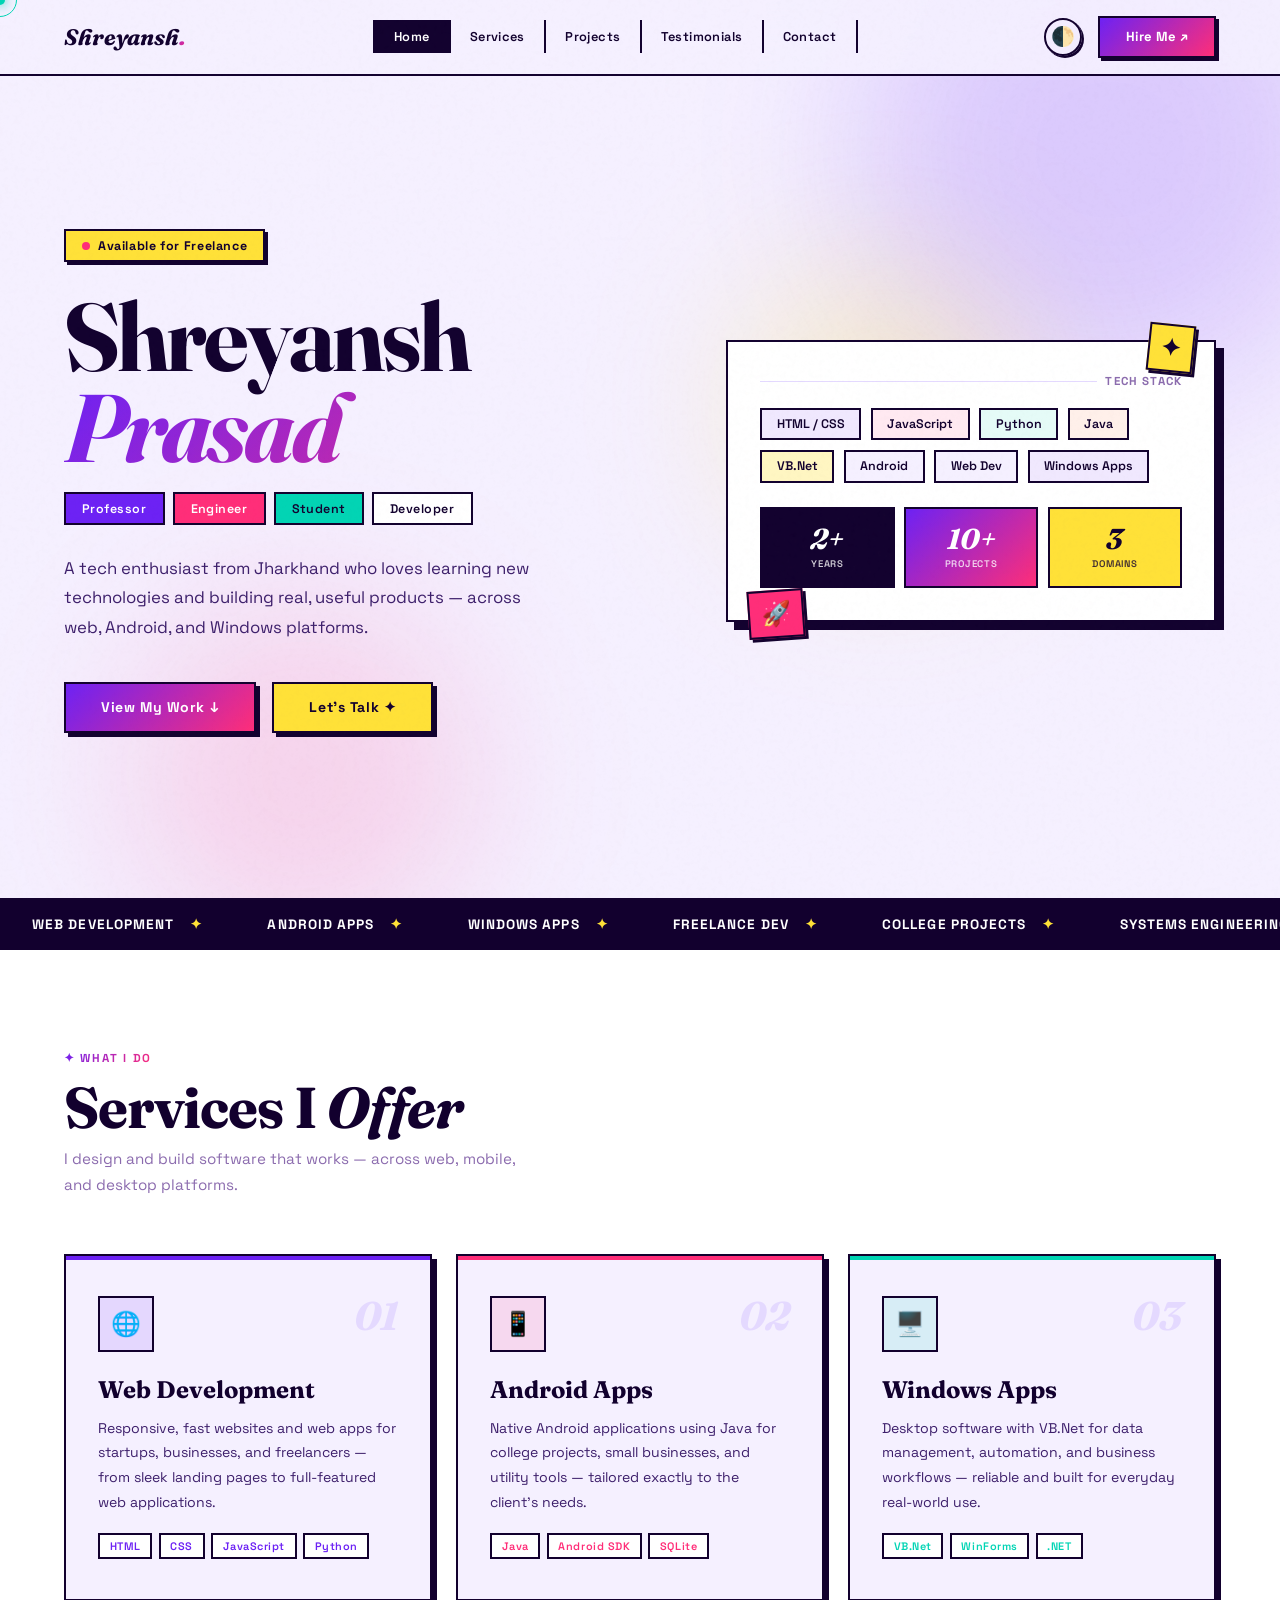
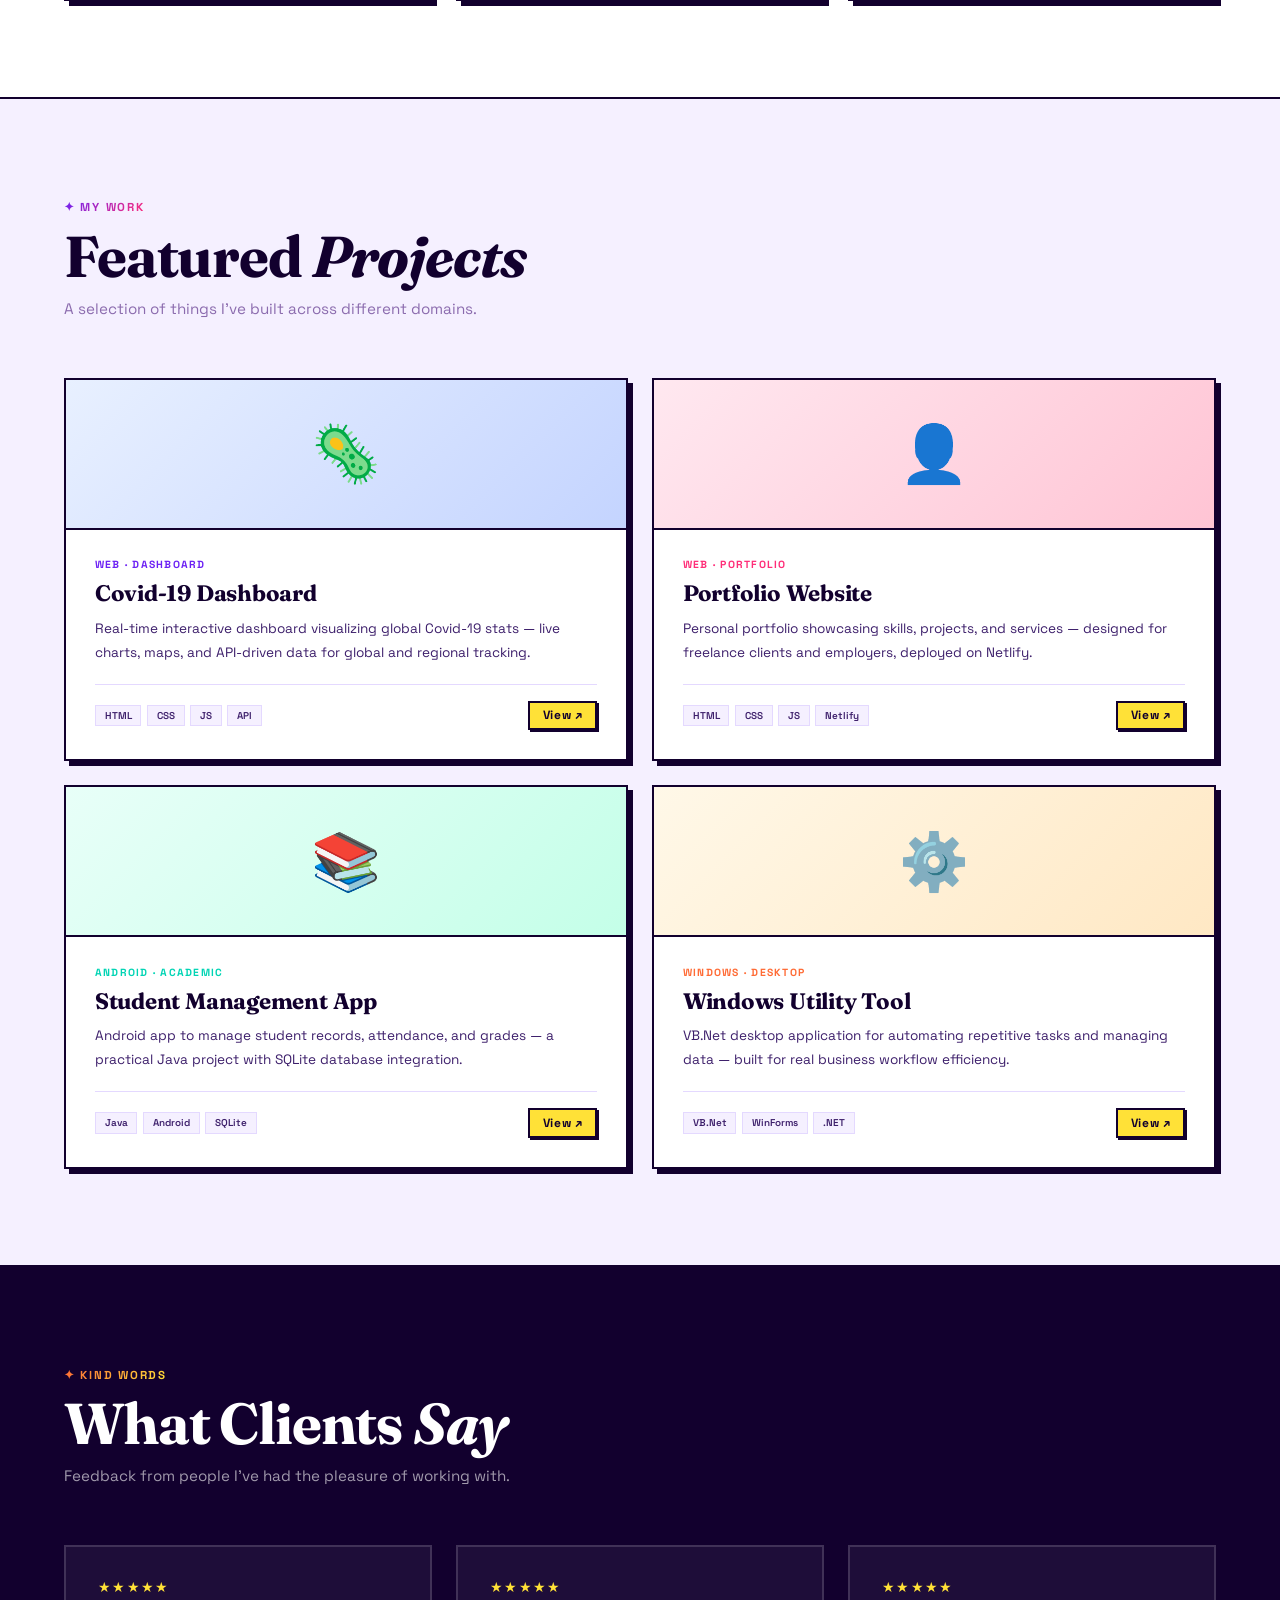
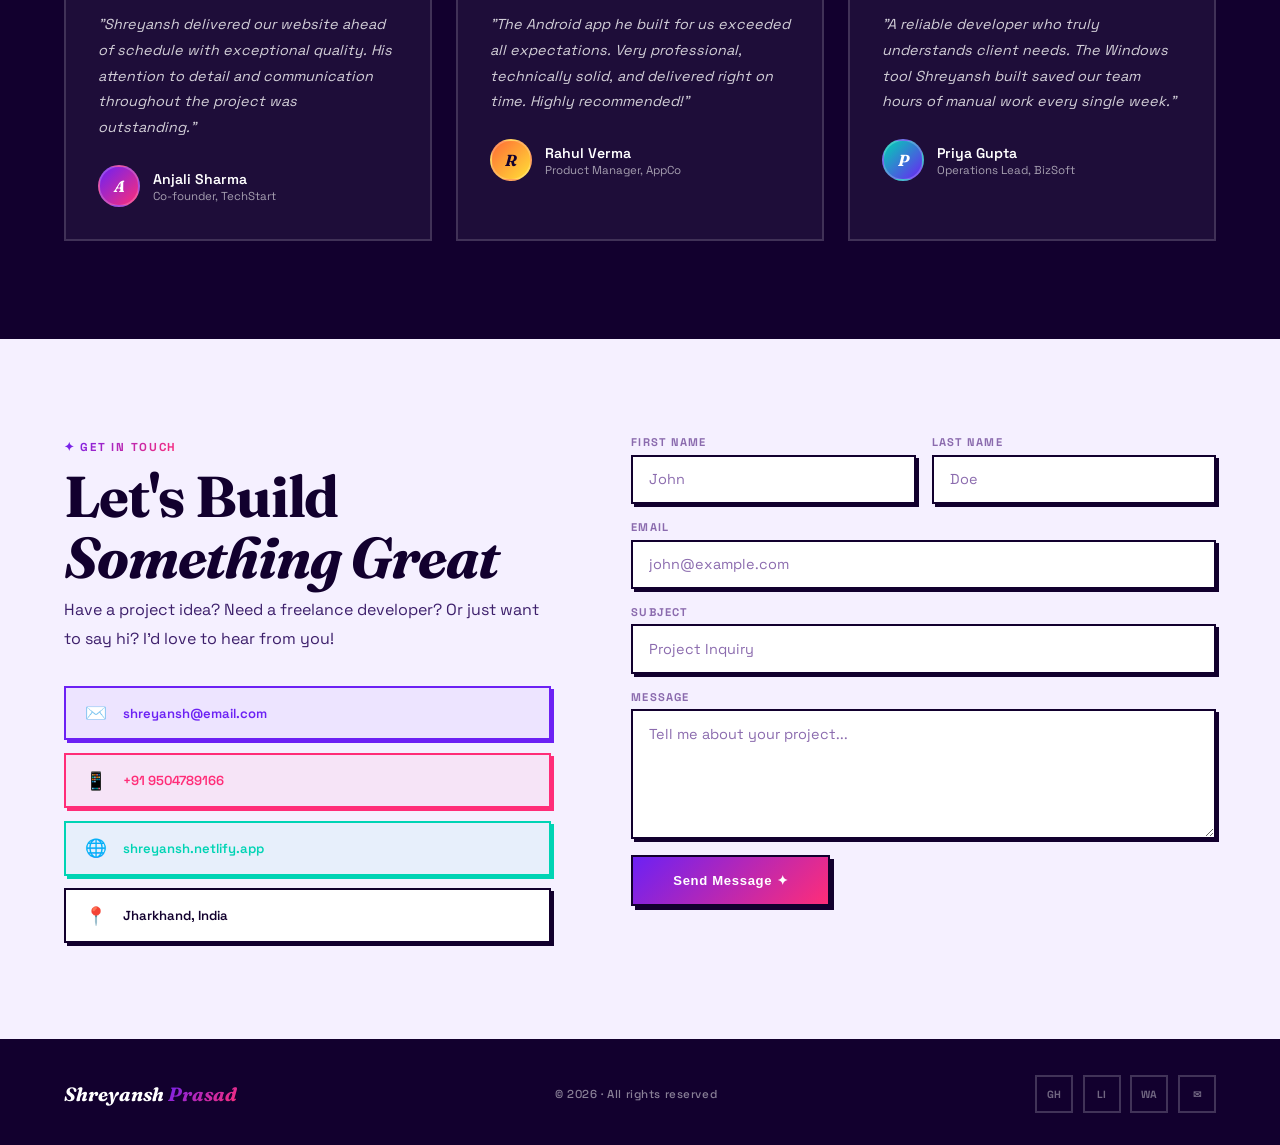
==== index.html @ db406cbe "first commit" ====
<!DOCTYPE html>
<html lang="en">
<head>
    <meta charset="UTF-8">
    <meta name="viewport" content="width=device-width, initial-scale=1.0">
    <title>Shreyansh Prasad — Portfolio</title>
    
    <link href="https://fonts.googleapis.com/css2?family=Clash+Display:wght@400;500;600;700&family=Cabinet+Grotesk:wght@400;500;700;800;900&family=Epilogue:ital,wght@0,400;0,700;1,400;1,800&family=Figtree:wght@300;400;500;600;700&display=swap" rel="stylesheet">
    <link href="https://fonts.googleapis.com/css2?family=Space+Grotesk:wght@400;500;600;700&family=Fraunces:ital,wght@0,700;1,400;1,700&display=swap" rel="stylesheet">
    
    <link rel="stylesheet" href="style.css">

    <script>
        if (localStorage.getItem('theme') === 'dark') {
            document.documentElement.setAttribute('data-theme', 'dark');
        }
    </script>
</head>
<body>

<div id="cur"></div>
<div id="cur-ring"></div>

<nav>
  <a class="nav-logo" href="#home">Shreyansh<span>.</span></a>
  <ul class="nav-links">
    <li><a href="#home">Home</a></li>
    <li><a href="#services">Services</a></li>
    <li><a href="#projects">Projects</a></li>
    <li><a href="#testimonials">Testimonials</a></li>
    <li><a href="#contact">Contact</a></li>
  </ul>
  <div class="nav-actions">
    <button id="theme-btn" title="Toggle Theme">🌓</button>
    <a href="#contact" class="nav-cta">Hire Me ↗</a>
  </div>
</nav>

<section id="home">
  <div class="blob blob1"></div>
  <div class="blob blob2"></div>
  <div class="blob blob3"></div>

  <div class="hero-content">
    <div class="hero-badge fu d1"><span class="dot"></span> Available for Freelance</div>
    <h1 class="hero-name fu d2">
      Shreyansh<br>
      <span class="grad-text">Prasad</span>
    </h1>
    <div class="hero-roles fu d3">
      <span class="hero-role r1">Professor</span>
      <span class="hero-role r2">Engineer</span>
      <span class="hero-role r3">Student</span>
      <span class="hero-role">Developer</span>
    </div>
    <p class="hero-bio fu d4">A tech enthusiast from Jharkhand who loves learning new technologies and building real, useful products — across web, Android, and Windows platforms.</p>
    <div class="hero-actions fu d5">
      <a href="#projects" class="btn-big b1">View My Work ↓</a>
      <a href="#contact" class="btn-big b2">Let's Talk ✦</a>
    </div>
  </div>

  <div class="hero-visual fu d3">
    <div class="hero-vis-card">
      <div class="sticker stk1">✦</div>
      <div class="sticker stk2">🚀</div>
      <p class="hvc-label">Tech Stack</p>
      <div class="skill-bubbles">
        <span class="sbub s1">HTML / CSS</span>
        <span class="sbub s2">JavaScript</span>
        <span class="sbub s3">Python</span>
        <span class="sbub s4">Java</span>
        <span class="sbub s5">VB.Net</span>
        <span class="sbub">Android</span>
        <span class="sbub">Web Dev</span>
        <span class="sbub s1">Windows Apps</span>
      </div>
      <div class="stat-bubbles">
        <div class="stbub"><span class="stn">2+</span><span class="stl">Years</span></div>
        <div class="stbub"><span class="stn">10+</span><span class="stl">Projects</span></div>
        <div class="stbub"><span class="stn">3</span><span class="stl">Domains</span></div>
      </div>
    </div>
  </div>
</section>

<div class="marquee-wrap">
  <div class="marquee-track">
    <span class="marquee-item">Web Development <span>✦</span></span>
    <span class="marquee-item">Android Apps <span>✦</span></span>
    <span class="marquee-item">Windows Apps <span>✦</span></span>
    <span class="marquee-item">Freelance Dev <span>✦</span></span>
    <span class="marquee-item">College Projects <span>✦</span></span>
    <span class="marquee-item">Systems Engineering <span>✦</span></span>
    <span class="marquee-item">Web Development <span>✦</span></span>
    <span class="marquee-item">Android Apps <span>✦</span></span>
    <span class="marquee-item">Windows Apps <span>✦</span></span>
    <span class="marquee-item">Freelance Dev <span>✦</span></span>
    <span class="marquee-item">College Projects <span>✦</span></span>
    <span class="marquee-item">Systems Engineering <span>✦</span></span>
  </div>
</div>

<section id="services">
  <div class="sec-header reveal">
    <p class="sec-eyebrow">✦ What I Do</p>
    <h2 class="sec-title">Services I <em>Offer</em></h2>
    <p class="sec-sub">I design and build software that works — across web, mobile, and desktop platforms.</p>
  </div>
  <div class="services-grid">
    <div class="svc-card reveal">
      <div class="svc-top">
        <div class="svc-icon">🌐</div>
        <span class="svc-num">01</span>
      </div>
      <h3 class="svc-title">Web Development</h3>
      <p class="svc-desc">Responsive, fast websites and web apps for startups, businesses, and freelancers — from sleek landing pages to full-featured web applications.</p>
      <div class="svc-tags">
        <span class="svtag">HTML</span><span class="svtag">CSS</span><span class="svtag">JavaScript</span><span class="svtag">Python</span>
      </div>
    </div>
    <div class="svc-card reveal">
      <div class="svc-top">
        <div class="svc-icon">📱</div>
        <span class="svc-num">02</span>
      </div>
      <h3 class="svc-title">Android Apps</h3>
      <p class="svc-desc">Native Android applications using Java for college projects, small businesses, and utility tools — tailored exactly to the client's needs.</p>
      <div class="svc-tags">
        <span class="svtag">Java</span><span class="svtag">Android SDK</span><span class="svtag">SQLite</span>
      </div>
    </div>
    <div class="svc-card reveal">
      <div class="svc-top">
        <div class="svc-icon">🖥️</div>
        <span class="svc-num">03</span>
      </div>
      <h3 class="svc-title">Windows Apps</h3>
      <p class="svc-desc">Desktop software with VB.Net for data management, automation, and business workflows — reliable and built for everyday real-world use.</p>
      <div class="svc-tags">
        <span class="svtag">VB.Net</span><span class="svtag">WinForms</span><span class="svtag">.NET</span>
      </div>
    </div>
  </div>
</section>

<section id="projects">
  <div class="sec-header reveal">
    <p class="sec-eyebrow">✦ My Work</p>
    <h2 class="sec-title">Featured <em>Projects</em></h2>
    <p class="sec-sub">A selection of things I've built across different domains.</p>
  </div>
  <div class="proj-grid">
    <div class="proj-card reveal">
      <div class="proj-banner pb1">🦠</div>
      <div class="proj-body">
        <p class="proj-type t1">Web · Dashboard</p>
        <h3 class="proj-title">Covid-19 Dashboard</h3>
        <p class="proj-desc">Real-time interactive dashboard visualizing global Covid-19 stats — live charts, maps, and API-driven data for global and regional tracking.</p>
        <div class="proj-footer">
          <div class="proj-stack">
            <span class="pchip">HTML</span><span class="pchip">CSS</span><span class="pchip">JS</span><span class="pchip">API</span>
          </div>
          <a href="https://github.com/shreyanshprasad/covid-dashboard" class="proj-link">View ↗</a>
        </div>
      </div>
    </div>
    <div class="proj-card reveal">
      <div class="proj-banner pb2">👤</div>
      <div class="proj-body">
        <p class="proj-type t2">Web · Portfolio</p>
        <h3 class="proj-title">Portfolio Website</h3>
        <p class="proj-desc">Personal portfolio showcasing skills, projects, and services — designed for freelance clients and employers, deployed on Netlify.</p>
        <div class="proj-footer">
          <div class="proj-stack">
            <span class="pchip">HTML</span><span class="pchip">CSS</span><span class="pchip">JS</span><span class="pchip">Netlify</span>
          </div>
          <a href="https://shreyansh.netlify.app" class="proj-link">View ↗</a>
        </div>
      </div>
    </div>
    <div class="proj-card reveal">
      <div class="proj-banner pb3">📚</div>
      <div class="proj-body">
        <p class="proj-type t3">Android · Academic</p>
        <h3 class="proj-title">Student Management App</h3>
        <p class="proj-desc">Android app to manage student records, attendance, and grades — a practical Java project with SQLite database integration.</p>
        <div class="proj-footer">
          <div class="proj-stack">
            <span class="pchip">Java</span><span class="pchip">Android</span><span class="pchip">SQLite</span>
          </div>
          <a href="https://github.com/shreyanshprasad/student-management" class="proj-link">View ↗</a>
        </div>
      </div>
    </div>
    <div class="proj-card reveal">
      <div class="proj-banner pb4">⚙️</div>
      <div class="proj-body">
        <p class="proj-type t4">Windows · Desktop</p>
        <h3 class="proj-title">Windows Utility Tool</h3>
        <p class="proj-desc">VB.Net desktop application for automating repetitive tasks and managing data — built for real business workflow efficiency.</p>
        <div class="proj-footer">
          <div class="proj-stack">
            <span class="pchip">VB.Net</span><span class="pchip">WinForms</span><span class="pchip">.NET</span>
          </div>
          <a href="https://github.com/shreyanshprasad/windows-utility" class="proj-link">View ↗</a>
        </div>
      </div>
    </div>
  </div>
</section>

<section id="testimonials">
  <div class="sec-header reveal">
    <p class="sec-eyebrow">✦ Kind Words</p>
    <h2 class="sec-title">What Clients <em>Say</em></h2>
    <p class="sec-sub">Feedback from people I've had the pleasure of working with.</p>
  </div>
  <div class="testi-grid">
    <div class="testi-card reveal">
      <p class="testi-stars">★★★★★</p>
      <p class="testi-text">"Shreyansh delivered our website ahead of schedule with exceptional quality. His attention to detail and communication throughout the project was outstanding."</p>
      <div class="testi-author">
        <div class="testi-av av1">A</div>
        <div>
          <p class="testi-name">Anjali Sharma</p>
          <p class="testi-role">Co-founder, TechStart</p>
        </div>
      </div>
    </div>
    <div class="testi-card reveal">
      <p class="testi-stars">★★★★★</p>
      <p class="testi-text">"The Android app he built for us exceeded all expectations. Very professional, technically solid, and delivered right on time. Highly recommended!"</p>
      <div class="testi-author">
        <div class="testi-av av2">R</div>
        <div>
          <p class="testi-name">Rahul Verma</p>
          <p class="testi-role">Product Manager, AppCo</p>
        </div>
      </div>
    </div>
    <div class="testi-card reveal">
      <p class="testi-stars">★★★★★</p>
      <p class="testi-text">"A reliable developer who truly understands client needs. The Windows tool Shreyansh built saved our team hours of manual work every single week."</p>
      <div class="testi-author">
        <div class="testi-av av3">P</div>
        <div>
          <p class="testi-name">Priya Gupta</p>
          <p class="testi-role">Operations Lead, BizSoft</p>
        </div>
      </div>
    </div>
  </div>
</section>

<section id="contact">
  <div class="contact-layout">
    <div class="reveal">
      <p class="sec-eyebrow">✦ Get In Touch</p>
      <h2 class="sec-title">Let's Build<br><em>Something Great</em></h2>
      <p class="contact-desc">Have a project idea? Need a freelance developer? Or just want to say hi? I'd love to hear from you!</p>
      <div class="contact-items">
        <a href="mailto:shreyansh@email.com" class="citem c1">
          <span class="ci">✉️</span> shreyansh@email.com
        </a>
        <a href="tel:+919504789166" class="citem c2">
          <span class="ci">📱</span> +91 9504789166
        </a>
        <a href="https://shreyansh.netlify.app" class="citem c3">
          <span class="ci">🌐</span> shreyansh.netlify.app
        </a>
        <div class="citem">
          <span class="ci">📍</span> Jharkhand, India
        </div>
      </div>
    </div>
    <div class="contact-form reveal">
      <div class="form-row">
        <div class="fg"><label class="fl">First Name</label><input type="text" class="fi" placeholder="John"></div>
        <div class="fg"><label class="fl">Last Name</label><input type="text" class="fi" placeholder="Doe"></div>
      </div>
      <div class="fg"><label class="fl">Email</label><input type="email" class="fi" placeholder="john@example.com"></div>
      <div class="fg"><label class="fl">Subject</label><input type="text" class="fi" placeholder="Project Inquiry"></div>
      <div class="fg"><label class="fl">Message</label><textarea class="fta" placeholder="Tell me about your project..."></textarea></div>
      <button class="btn-send">Send Message ✦</button>
    </div>
  </div>
</section>

<footer>
  <div class="footer-brand">Shreyansh<span> Prasad</span></div>
  <p class="footer-copy">© 2026 · All rights reserved</p>
  <div class="footer-socs">
    <a href="https://github.com/shreyanshprasad" class="fsoc">GH</a>
    <a href="https://linkedin.com/in/shreyanshprasad" class="fsoc">LI</a>
    <a href="https://wa.me/919504789166" class="fsoc">WA</a>
    <a href="mailto:shreyansh@email.com" class="fsoc">✉</a>
  </div>
</footer>

<script src="script.js"></script>
</body>
</html>
---- style.css ----
/* ── THEME VARIABLES ── */
:root {
  /* Light Theme Defaults */
  --bg: #F5F0FF;
  --surface: #FFFFFF;
  --ink: #12002E;
  --ink-2: #3D1F6B;
  --ink-3: #8B6BAE;
  --border: #E4D9FF;
  --line: #12002E; /* Used for harsh neo-brutalist borders & shadows */
  --nav-bg: rgba(245, 240, 255, 0.92);

  /* Accents */
  --purple: #6C21F4;
  --pink: #FF2D78;
  --yellow: #FFE137;
  --teal: #00D4B4;
  --orange: #FF6B35;
  --grad1: linear-gradient(135deg, #6C21F4, #FF2D78);
  --grad2: linear-gradient(135deg, #FF6B35, #FFE137);
  --grad3: linear-gradient(135deg, #00D4B4, #6C21F4);

  /* Dynamic Sections */
  --pb1: linear-gradient(135deg, #E8F0FF, #C4D4FF);
  --pb2: linear-gradient(135deg, #FFE8F0, #FFC4D4);
  --pb3: linear-gradient(135deg, #E8FFF8, #C4FFE8);
  --pb4: linear-gradient(135deg, #FFF8E8, #FFE8C4);
  
  --testi-bg: #12002E;
  --testi-text: #FFFFFF;
  --footer-bg: #12002E;
  --footer-text: #FFFFFF;

  /* Typography */
  --serif: 'Fraunces', serif;
  --sans: 'Space Grotesk', sans-serif;
}

[data-theme="dark"] {
  /* Dark Theme Overrides */
  --bg: #08080F;
  --surface: #111120;
  --ink: #FFFFFF;
  --ink-2: #d4d4d4;
  --ink-3: #afafaf;
  --border: #1E1E35;
  --line: #FFFFFF; /* White lines look striking in dark mode */
  --nav-bg: rgba(8, 8, 15, 0.92);

  --purple: #8B5CF6;
  --pink: #F72585;
  --yellow: #FFE137;
  --teal: #00F5C8;
  --orange: #FF6B35;
  --grad1: linear-gradient(135deg, #8B5CF6, #F72585);
  --grad2: linear-gradient(135deg, #FF6B35, #FFE137);
  --grad3: linear-gradient(135deg, #00F5C8, #8B5CF6);

  --pb1: linear-gradient(135deg, #100820, #1A0D35);
  --pb2: linear-gradient(135deg, #200A18, #350D2A);
  --pb3: linear-gradient(135deg, #081A18, #0D3530);
  --pb4: linear-gradient(135deg, #1A1008, #352808);

  --testi-bg: #0D0D18;
  --testi-text: #FFFFFF;
  --footer-bg: #0D0D18;
  --footer-text: #FFFFFF;
}

/* ── BASE & NOISE EFFECT ── */
*, *::before, *::after { box-sizing: border-box; margin: 0; padding: 0; }
html { scroll-behavior: smooth; }
body { 
  font-family: var(--sans); 
  background: var(--bg); 
  color: var(--ink); 
  overflow-x: hidden;
  cursor: none; /* Hide default cursor */
  transition: background-color 0.3s ease, color 0.3s ease;
}

/* The Noise Filter (from dark.html) */
body::before {
  content: '';
  position: fixed; inset: 0; z-index: 9990; pointer-events: none;
  background-image: url("data:image/svg+xml,%3Csvg viewBox='0 0 200 200' xmlns='http://www.w3.org/2000/svg'%3E%3Cfilter id='n'%3E%3CfeTurbulence type='fractalNoise' baseFrequency='0.85' numOctaves='4' stitchTiles='stitch'/%3E%3C/filter%3E%3Crect width='100%25' height='100%25' filter='url(%23n)' opacity='0.035'/%3E%3C/svg%3E");
  opacity: 0.5;
}

/* ── CUSTOM CURSOR ── */
#cur {
  width: 10px; height: 10px; border-radius: 50%;
  background: var(--teal); box-shadow: 0 0 12px var(--teal);
  position: fixed; pointer-events: none; z-index: 9999;
  transform: translate(-50%,-50%); transition: width .15s, height .15s;
}
#cur-ring {
  width: 34px; height: 34px; border-radius: 50%;
  border: 1.5px solid var(--teal);
  position: fixed; pointer-events: none; z-index: 9998;
  transform: translate(-50%,-50%);
  transition: all .12s ease;
}

/* ── NAV ── */
nav {
  position: fixed; top: 0; left: 0; right: 0; z-index: 100;
  display: flex; align-items: center; justify-content: space-between;
  padding: 1rem 5vw;
  background: var(--nav-bg);
  backdrop-filter: blur(20px);
  border-bottom: 2px solid var(--line);
  transition: background-color 0.3s ease, border-color 0.3s ease;
}
.nav-logo {
  font-family: var(--serif); font-size: 1.4rem; font-weight: 700;
  font-style: italic; color: var(--ink); text-decoration: none;
}
.nav-logo span { display: inline-block; background: var(--grad1); -webkit-background-clip: text; -webkit-text-fill-color: transparent; }
.nav-links { display: flex; gap: 0; list-style: none; }
.nav-links a {
  font-size: 0.8rem; font-weight: 600; letter-spacing: 0.03em;
  color: var(--ink); text-decoration: none;
  padding: 0.5rem 1.2rem; border-left: 2px solid var(--line);
  transition: background 0.2s, color 0.2s;
  display: block;
}
.nav-links li:last-child a { border-right: 2px solid var(--line); }
.nav-links a:hover, .nav-links a.active { background: var(--line); color: var(--surface); }

.nav-actions { display: flex; gap: 1rem; align-items: center; }
#theme-btn {
  background: none; border: 2px solid var(--line); border-radius: 50%;
  width: 38px; height: 38px; font-size: 1.2rem; cursor: none; /* Changed to none due to custom cursor */
  color: var(--line); display: flex; align-items: center; justify-content: center;
  box-shadow: 2px 2px 0 var(--line); transition: transform 0.2s, box-shadow 0.2s;
}
#theme-btn:hover { transform: translate(-2px, -2px); box-shadow: 4px 4px 0 var(--line); }
.nav-cta {
  font-weight: 700; font-size: 0.82rem; background: var(--grad1); color: #fff;
  padding: 0.65rem 1.6rem; text-decoration: none; border: 2px solid var(--line);
  letter-spacing: 0.03em; transition: transform 0.2s, box-shadow 0.2s;
  box-shadow: 3px 3px 0 var(--line);
}
.nav-cta:hover { transform: translate(-2px,-2px); box-shadow: 5px 5px 0 var(--line); }

/* ── HERO ── */
#home {
  min-height: 100vh; padding: 9rem 5vw 5rem;
  display: grid; grid-template-columns: 1.1fr 0.9fr; align-items: center; gap: 4rem;
  position: relative; overflow: hidden; border-bottom: 2px solid var(--line);
}
.blob { position: absolute; border-radius: 50%; pointer-events: none; z-index: 0; filter: blur(80px); }
.blob1 { width: 500px; height: 500px; background: rgba(108,33,244,0.18); top: -100px; right: -80px; }
.blob2 { width: 350px; height: 350px; background: rgba(255,45,120,0.15); bottom: -50px; left: 10%; }
.blob3 { width: 280px; height: 280px; background: rgba(255,225,55,0.25); top: 30%; right: 20%; }

.hero-content { position: relative; z-index: 1; }
.hero-badge {
  display: inline-flex; align-items: center; gap: 0.5rem;
  background: var(--yellow); color: #12002E; border: 2px solid var(--line);
  padding: 0.4rem 1rem; font-weight: 700; font-size: 0.78rem;
  letter-spacing: 0.05em; margin-bottom: 1.8rem; box-shadow: 3px 3px 0 var(--line);
}
.hero-badge .dot { width: 8px; height: 8px; background: var(--pink); border-radius: 50%; animation: pulse 1.5s infinite; }
@keyframes pulse { 0%,100%{transform:scale(1)}50%{transform:scale(1.4)} }

.hero-name {
  font-family: var(--serif); font-size: clamp(3.5rem, 7.5vw, 7rem);
  font-weight: 700; line-height: 0.95; letter-spacing: -0.03em; margin-bottom: 1.2rem; color: var(--ink);
}
.hero-name .grad-text { display: block; font-style: italic; background: var(--grad1); -webkit-background-clip: text; -webkit-text-fill-color: transparent; }
.hero-roles { display: flex; flex-wrap: wrap; gap: 0.5rem; margin-bottom: 1.8rem; }
.hero-role { font-weight: 600; font-size: 0.78rem; letter-spacing: 0.04em; padding: 0.4rem 1rem; border: 2px solid var(--line); background: var(--surface); }
.hero-role.r1 { background: var(--purple); color: #fff; }
.hero-role.r2 { background: var(--pink); color: #fff; }
.hero-role.r3 { background: var(--teal); color: #12002E; }
.hero-bio { font-size: 1.05rem; font-weight: 400; line-height: 1.75; color: var(--ink-2); max-width: 44ch; margin-bottom: 2.5rem; }

.hero-actions { display: flex; gap: 1rem; flex-wrap: wrap; }
.btn-big {
  font-weight: 700; font-size: 0.88rem; letter-spacing: 0.04em;
  padding: 0.9rem 2.2rem; text-decoration: none; border: 2px solid var(--line);
  transition: transform 0.2s, box-shadow 0.2s; display: inline-block; box-shadow: 4px 4px 0 var(--line);
}
.btn-big:hover { transform: translate(-2px,-2px); box-shadow: 6px 6px 0 var(--line); }
.btn-big.b1 { background: var(--grad1); color: #fff; }
.btn-big.b2 { background: var(--yellow); color: #12002E; }

.hero-visual { position: relative; z-index: 1; }
.hero-vis-card { background: var(--surface); border: 2px solid var(--line); padding: 2rem; box-shadow: 8px 8px 0 var(--line); position: relative; }
.hvc-label { font-weight: 700; font-size: 0.72rem; letter-spacing: 0.1em; text-transform: uppercase; color: var(--ink-3); margin-bottom: 1.2rem; display: flex; align-items: center; gap: 0.5rem; }
.hvc-label::before { content: ''; flex: 1; height: 1px; background: var(--border); }
.skill-bubbles { display: flex; flex-wrap: wrap; gap: 0.6rem; margin-bottom: 1.5rem; }
.sbub { font-weight: 600; font-size: 0.78rem; padding: 0.4rem 0.9rem; border: 2px solid var(--line); background: var(--bg); transition: transform 0.2s, background 0.2s; }
.sbub:hover { background: var(--yellow); color: #12002E; transform: rotate(-2deg); }
.sbub.s1 { background: rgba(108,33,244,0.1); }
.sbub.s2 { background: rgba(255,45,120,0.1); }
.sbub.s3 { background: rgba(0,212,180,0.1); }
.sbub.s4 { background: rgba(255,107,53,0.1); }
.sbub.s5 { background: rgba(255,225,55,0.3); }

.stat-bubbles { display: grid; grid-template-columns: repeat(3,1fr); gap: 0.6rem; }
.stbub { background: var(--line); color: var(--surface); padding: 1rem 0.5rem; text-align: center; border: 2px solid var(--line); }
.stbub:nth-child(2) { background: var(--grad1); color: #fff; }
.stbub:nth-child(3) { background: var(--yellow); color: #12002E; }
.stn { font-family: var(--serif); font-size: 1.8rem; font-weight: 700; font-style: italic; display: block; line-height: 1; }
.stl { font-size: 0.6rem; font-weight: 600; letter-spacing: 0.08em; text-transform: uppercase; margin-top: 0.25rem; opacity: 0.8; display: block; }

.sticker { position: absolute; font-size: 1.5rem; font-weight: 900; background: var(--yellow); color:#12002E; border: 2px solid var(--line); padding: 0.4rem 0.7rem; box-shadow: 3px 3px 0 var(--line); transform: rotate(var(--r)); }
.stk1 { top: -18px; right: 20px; --r: 6deg; }
.stk2 { bottom: -18px; left: 20px; --r: -4deg; background: var(--pink); color: #fff; }

/* ── MARQUEE ── */
.marquee-wrap { overflow: hidden; background: var(--line); border-top: 2px solid var(--line); border-bottom: 2px solid var(--line); padding: 0.9rem 0; }
.marquee-track { display: flex; gap: 0; white-space: nowrap; animation: marquee 18s linear infinite; }
@keyframes marquee { from{transform:translateX(0)}to{transform:translateX(-50%)} }
.marquee-item { font-weight: 700; font-size: 0.85rem; letter-spacing: 0.08em; text-transform: uppercase; color: var(--surface); padding: 0 2rem; flex-shrink: 0; display: flex; align-items: center; gap: 1rem; }
.marquee-item span { color: var(--yellow); }

/* ── SECTION COMMON ── */
section { padding: 6rem 5vw; border-bottom: 2px solid var(--line); }
.sec-eyebrow { font-weight: 700; font-size: 0.72rem; letter-spacing: 0.15em; text-transform: uppercase; display: inline-flex; align-items: center; gap: 0.5rem; margin-bottom: 0.8rem; background: var(--grad1); -webkit-background-clip: text; -webkit-text-fill-color: transparent; }
.sec-title { font-family: var(--serif); font-size: clamp(2.2rem, 4.5vw, 3.8rem); font-weight: 700; line-height: 1.05; letter-spacing: -0.02em; color: var(--ink); margin-bottom: 0.5rem; }
.sec-title em { font-style: italic; }
.sec-sub { font-size: 0.95rem; color: var(--ink-3); font-weight: 400; max-width: 48ch; line-height: 1.7; }
.sec-header { margin-bottom: 3.5rem; }

/* ── SERVICES ── */
#services { background: var(--surface); }
.services-grid { display: grid; grid-template-columns: repeat(3,1fr); gap: 1.5rem; }
.svc-card { border: 2px solid var(--line); padding: 2.5rem 2rem; position: relative; overflow: hidden; transition: transform 0.25s, box-shadow 0.25s; background: var(--bg); box-shadow: 5px 5px 0 var(--line); }
.svc-card:hover { transform: translate(-3px,-3px); box-shadow: 8px 8px 0 var(--line); }
.svc-top { display: flex; justify-content: space-between; align-items: flex-start; margin-bottom: 1.5rem; }
.svc-icon { width: 56px; height: 56px; border: 2px solid var(--line); display: flex; align-items: center; justify-content: center; font-size: 1.5rem; }
.svc-card:nth-child(1) .svc-icon { background: rgba(108,33,244,0.12); }
.svc-card:nth-child(2) .svc-icon { background: rgba(255,45,120,0.12); }
.svc-card:nth-child(3) .svc-icon { background: rgba(0,212,180,0.12); }
.svc-num { font-family: var(--serif); font-size: 2.5rem; font-weight: 700; font-style: italic; color: var(--border); line-height: 1; }
.svc-title { font-family: var(--serif); font-size: 1.5rem; font-weight: 700; color: var(--ink); margin-bottom: 0.7rem; line-height: 1.2; }
.svc-desc { font-size: 0.88rem; color: var(--ink-2); line-height: 1.75; font-weight: 400; }
.svc-tags { display: flex; flex-wrap: wrap; gap: 0.4rem; margin-top: 1.2rem; }
.svtag { font-size: 0.68rem; font-weight: 600; letter-spacing: 0.05em; padding: 0.25rem 0.6rem; border: 2px solid var(--line); background: var(--surface); }
.svc-card:nth-child(1) .svtag { color: var(--purple); }
.svc-card:nth-child(2) .svtag { color: var(--pink); }
.svc-card:nth-child(3) .svtag { color: var(--teal); }
.svc-card::before { content: ''; position: absolute; top: 0; left: 0; right: 0; height: 4px; }
.svc-card:nth-child(1)::before { background: var(--purple); }
.svc-card:nth-child(2)::before { background: var(--pink); }
.svc-card:nth-child(3)::before { background: var(--teal); }

/* ── PROJECTS ── */
#projects { background: var(--bg); }
.proj-grid { display: grid; grid-template-columns: repeat(2,1fr); gap: 1.5rem; }
.proj-card { border: 2px solid var(--line); background: var(--surface); overflow: hidden; position: relative; transition: transform 0.25s, box-shadow 0.25s; box-shadow: 5px 5px 0 var(--line); }
.proj-card:hover { transform: translate(-3px,-3px); box-shadow: 8px 8px 0 var(--line); }
.proj-banner { height: 150px; display: flex; align-items: center; justify-content: center; font-size: 3.5rem; border-bottom: 2px solid var(--line); position: relative; overflow: hidden; }
.pb1 { background: var(--pb1); } .pb2 { background: var(--pb2); }
.pb3 { background: var(--pb3); } .pb4 { background: var(--pb4); }
.proj-body { padding: 1.8rem; }
.proj-type { font-weight: 700; font-size: 0.65rem; letter-spacing: 0.12em; text-transform: uppercase; margin-bottom: 0.5rem; }
.proj-type.t1 { color: var(--purple); } .proj-type.t2 { color: var(--pink); }
.proj-type.t3 { color: var(--teal); }  .proj-type.t4 { color: var(--orange); }
.proj-title { font-family: var(--serif); font-size: 1.4rem; font-weight: 700; color: var(--ink); margin-bottom: 0.6rem; letter-spacing: -0.01em; }
.proj-desc { font-size: 0.85rem; color: var(--ink-2); line-height: 1.75; }
.proj-footer { display: flex; align-items: center; justify-content: space-between; margin-top: 1.2rem; padding-top: 1rem; border-top: 1px solid var(--border); }
.proj-stack { display: flex; gap: 0.35rem; flex-wrap: wrap; }
.pchip { font-size: 0.62rem; font-weight: 600; padding: 0.2rem 0.55rem; border: 1px solid var(--border); background: var(--bg); color: var(--ink-2); }
.proj-link { font-weight: 700; font-size: 0.75rem; letter-spacing: 0.05em; color: #12002E; text-decoration: none; background: var(--yellow); border: 2px solid var(--line); padding: 0.3rem 0.8rem; transition: transform 0.2s, box-shadow 0.2s; box-shadow: 2px 2px 0 var(--line); }
.proj-link:hover { transform: translate(-1px,-1px); box-shadow: 3px 3px 0 var(--line); }

/* ── TESTIMONIALS ── */
#testimonials { background: var(--testi-bg); color: var(--testi-text); }
#testimonials .sec-eyebrow { background: var(--grad2); -webkit-background-clip: text; -webkit-text-fill-color: transparent; }
#testimonials .sec-title { color: var(--testi-text); }
#testimonials .sec-sub { color: var(--testi-text); opacity: 0.6; }
.testi-grid { display: grid; grid-template-columns: repeat(3,1fr); gap: 1.5rem; }
.testi-card { border: 2px solid rgba(255,255,255,0.15); padding: 2rem; background: rgba(255,255,255,0.05); position: relative; transition: border-color 0.3s, background 0.3s; }
.testi-card:hover { border-color: var(--yellow); background: rgba(255,255,255,0.08); }
.testi-stars { color: var(--yellow); font-size: 0.85rem; letter-spacing: 0.1em; margin-bottom: 1rem; }
.testi-text { font-size: 0.9rem; line-height: 1.8; color: var(--testi-text); opacity: 0.8; font-weight: 400; margin-bottom: 1.5rem; font-style: italic; }
.testi-author { display: flex; align-items: center; gap: 0.8rem; }
.testi-av { width: 42px; height: 42px; border-radius: 50%; border: 2px solid rgba(255,255,255,0.2); display: flex; align-items: center; justify-content: center; font-family: var(--serif); font-size: 1rem; font-weight: 700; font-style: italic; flex-shrink: 0; }
.av1 { background: var(--grad1); color: #fff; } .av2 { background: var(--grad2); color: #12002E; } .av3 { background: var(--grad3); color: #fff; }
.testi-name { font-weight: 600; font-size: 0.88rem; color: var(--testi-text); }
.testi-role { font-size: 0.72rem; color: var(--testi-text); opacity: 0.6; margin-top: 0.1rem; }

/* ── CONTACT ── */
#contact { background: var(--bg); }
.contact-layout { display: grid; grid-template-columns: 1fr 1.2fr; gap: 5rem; align-items: start; }
.contact-desc { font-size: 1rem; color: var(--ink-2); line-height: 1.8; font-weight: 400; margin-bottom: 2rem; }
.contact-items { display: flex; flex-direction: column; gap: 0.8rem; }
.citem { display: flex; align-items: center; gap: 1rem; font-weight: 600; font-size: 0.82rem; padding: 0.9rem 1.2rem; border: 2px solid var(--line); background: var(--surface); text-decoration: none; color: var(--ink); box-shadow: 3px 3px 0 var(--line); transition: transform 0.2s, box-shadow 0.2s; }
.citem:hover { transform: translate(-2px,-2px); box-shadow: 5px 5px 0 var(--line); }
.citem .ci { font-size: 1.1rem; }
.citem.c1 { border-color: var(--purple); background: rgba(108,33,244,0.06); color: var(--purple); box-shadow: 3px 3px 0 var(--purple); }
.citem.c2 { border-color: var(--pink); background: rgba(255,45,120,0.06); color: var(--pink); box-shadow: 3px 3px 0 var(--pink); }
.citem.c3 { border-color: var(--teal); background: rgba(0,212,180,0.06); color: var(--teal); box-shadow: 3px 3px 0 var(--teal); }

.contact-form { display: flex; flex-direction: column; gap: 1rem; }
.form-row { display: grid; grid-template-columns: 1fr 1fr; gap: 1rem; }
.fg { display: flex; flex-direction: column; gap: 0.35rem; }
.fl { font-weight: 700; font-size: 0.7rem; letter-spacing: 0.1em; text-transform: uppercase; color: var(--ink-3); }
.fi, .fta { background: var(--surface); border: 2px solid var(--line); color: var(--ink); font-family: var(--sans); font-size: 0.9rem; padding: 0.85rem 1rem; outline: none; transition: border-color 0.2s, box-shadow 0.2s; box-shadow: 3px 3px 0 var(--line); }
.fi::placeholder, .fta::placeholder { color: var(--ink-3); }
.fi:focus, .fta:focus { border-color: var(--purple); box-shadow: 3px 3px 0 var(--purple); }
.fta { min-height: 130px; resize: vertical; }
.btn-send { font-weight: 700; font-size: 0.82rem; letter-spacing: 0.05em; background: var(--grad1); color: #fff; padding: 1rem 2.5rem; border: 2px solid var(--line); cursor: none; align-self: flex-start; box-shadow: 4px 4px 0 var(--line); transition: transform 0.2s, box-shadow 0.2s; }
.btn-send:hover { transform: translate(-2px,-2px); box-shadow: 6px 6px 0 var(--line); }

/* ── FOOTER ── */
footer { background: var(--footer-bg); padding: 2rem 5vw; display: flex; align-items: center; justify-content: space-between; flex-wrap: wrap; gap: 1rem; border-top: 2px solid var(--line); }
.footer-brand { font-family: var(--serif); font-size: 1.2rem; font-weight: 700; font-style: italic; color: var(--footer-text); }
.footer-brand span { background: var(--grad1); -webkit-background-clip: text; -webkit-text-fill-color: transparent; }
.footer-copy { font-size: 0.72rem; font-weight: 500; color: var(--footer-text); opacity: 0.5; letter-spacing: 0.05em; }
.footer-socs { display: flex; gap: 0.6rem; }
.fsoc { width: 38px; height: 38px; border: 2px solid rgba(255,255,255,0.2); display: flex; align-items: center; justify-content: center; font-size: 0.65rem; font-weight: 700; color: rgba(255,255,255,0.4); text-decoration: none; letter-spacing: 0.05em; transition: all 0.2s; cursor: none; }
.fsoc:hover { border-color: var(--yellow); color: var(--yellow); background: rgba(255,225,55,0.08); }

/* ── REVEAL ── */
.reveal { opacity: 0; transform: translateY(24px); transition: opacity 0.6s, transform 0.6s; }
.reveal.visible { opacity: 1; transform: none; }
@keyframes fadeUp { from{opacity:0;transform:translateY(28px)}to{opacity:1;transform:none} }
.fu{animation:fadeUp 0.7s ease forwards;}
.d1{animation-delay:.1s;opacity:0}.d2{animation-delay:.22s;opacity:0}
.d3{animation-delay:.34s;opacity:0}.d4{animation-delay:.46s;opacity:0}.d5{animation-delay:.58s;opacity:0}

/* ── RESPONSIVE ── */
@media(max-width:900px){
  #home{grid-template-columns:1fr;gap:3rem;padding-top:8rem}
  .services-grid,.proj-grid,.testi-grid,.contact-layout{grid-template-columns:1fr}
  .form-row{grid-template-columns:1fr}
  .nav-links{display:none}
  .stat-bubbles{grid-template-columns:repeat(3,1fr)}
}
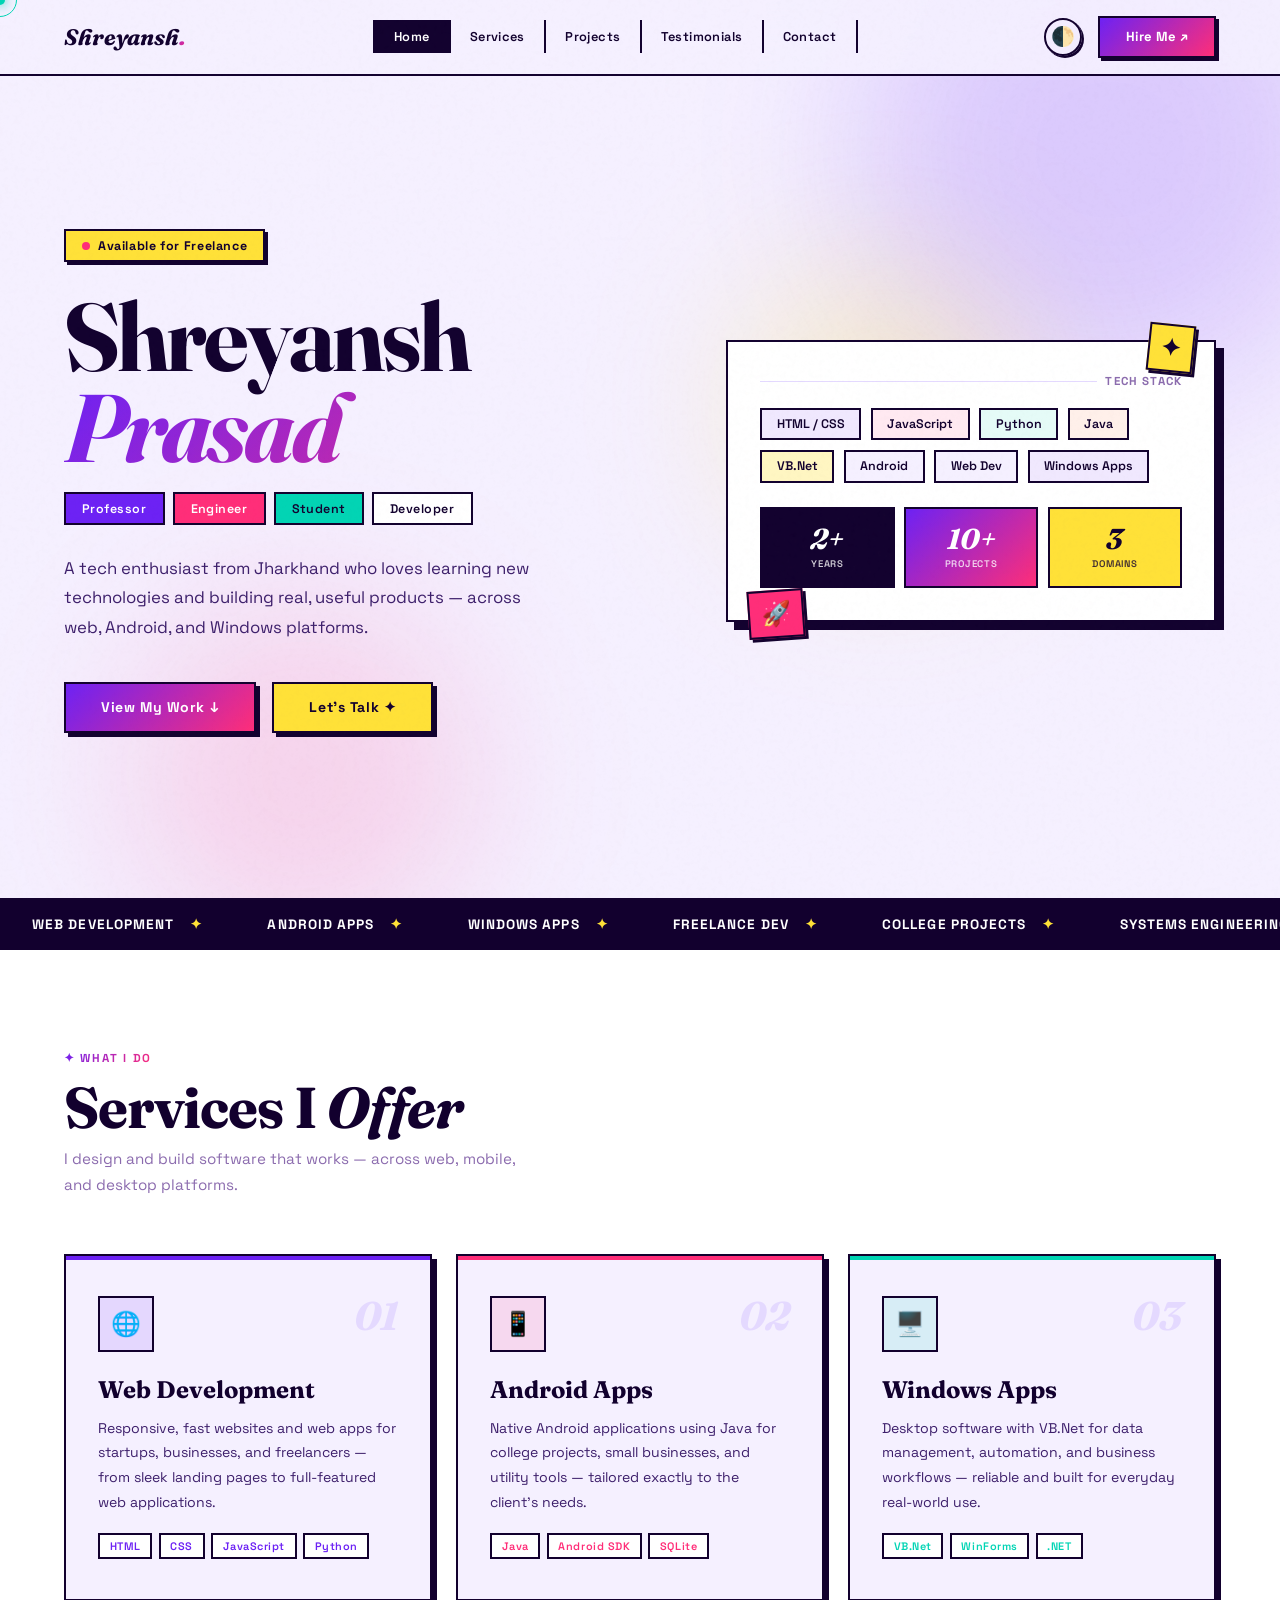
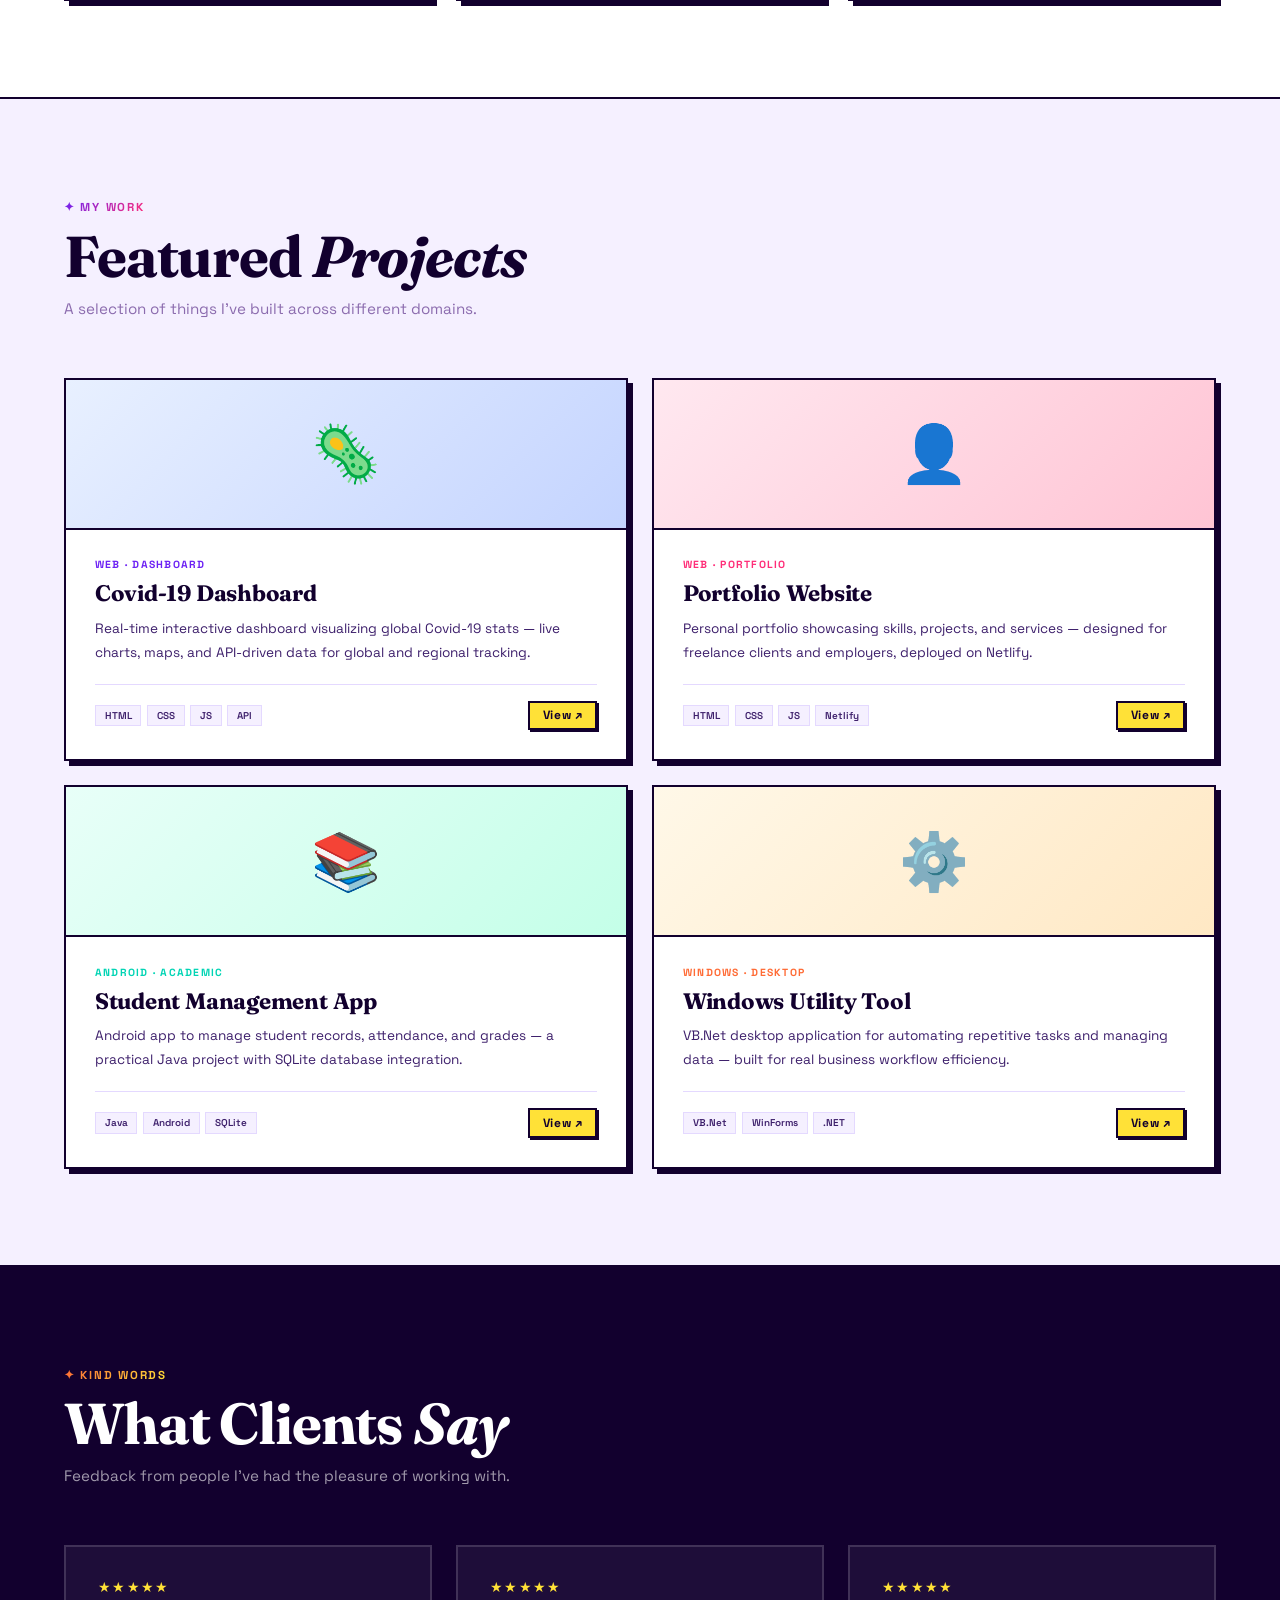
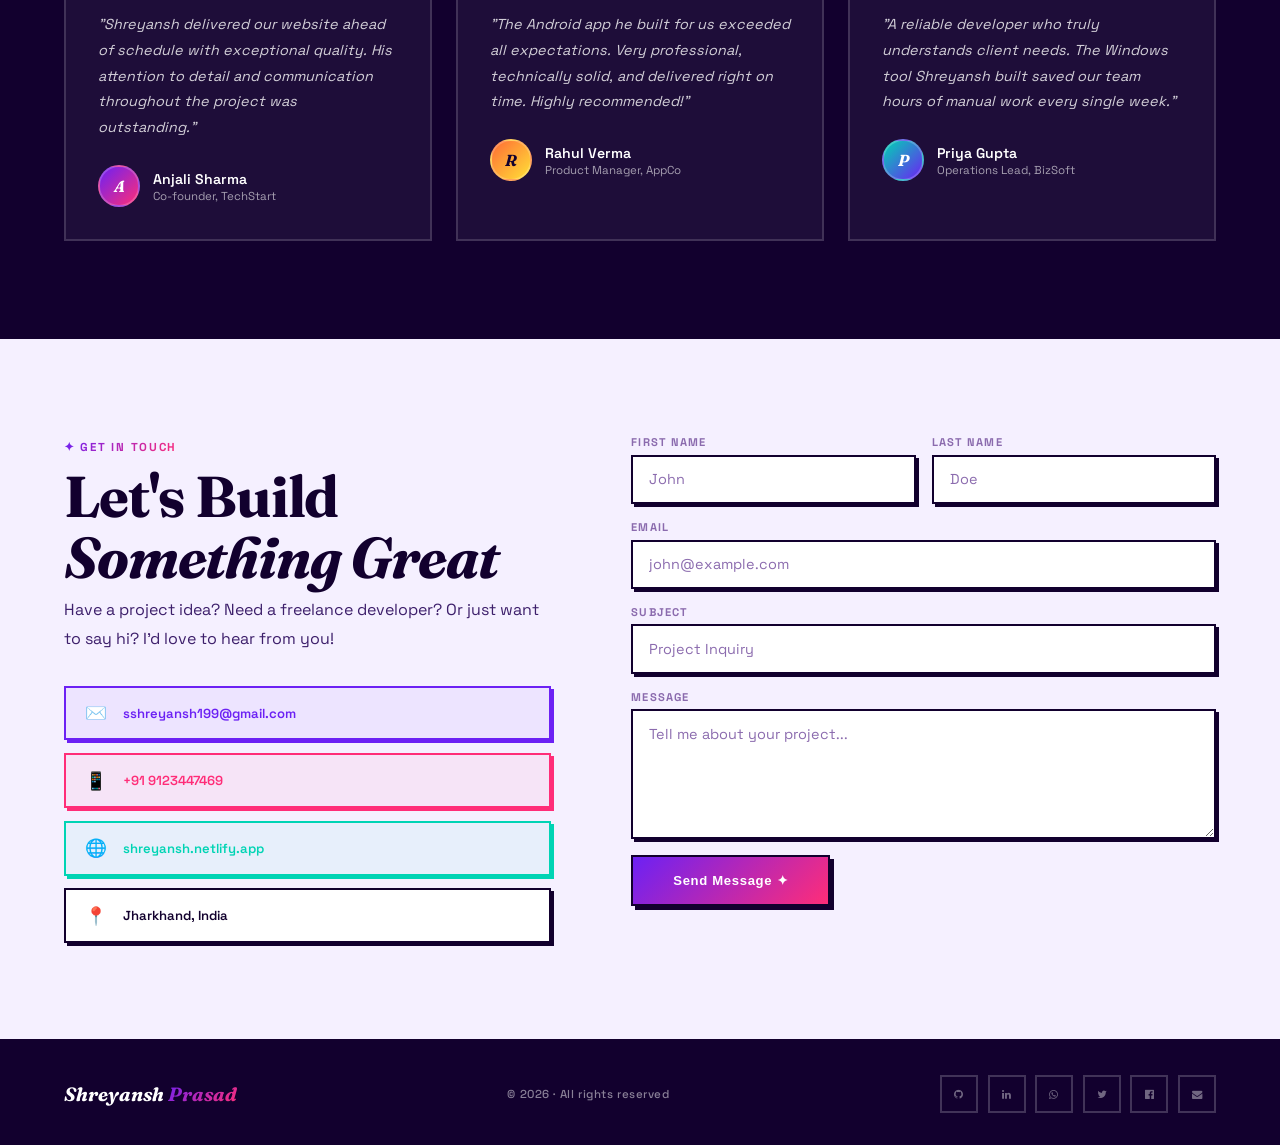
==== commit 892d6ec7: "fix" ====
--- a/index.html
+++ b/index.html
@@ -7,7 +7,8 @@
     
     <link href="https://fonts.googleapis.com/css2?family=Clash+Display:wght@400;500;600;700&family=Cabinet+Grotesk:wght@400;500;700;800;900&family=Epilogue:ital,wght@0,400;0,700;1,400;1,800&family=Figtree:wght@300;400;500;600;700&display=swap" rel="stylesheet">
     <link href="https://fonts.googleapis.com/css2?family=Space+Grotesk:wght@400;500;600;700&family=Fraunces:ital,wght@0,700;1,400;1,700&display=swap" rel="stylesheet">
-    
+    <link rel="stylesheet" href="https://stackpath.bootstrapcdn.com/font-awesome/4.7.0/css/font-awesome.min.css">
+
     <link rel="stylesheet" href="style.css">
 
     <script>
@@ -260,11 +261,11 @@
       <h2 class="sec-title">Let's Build<br><em>Something Great</em></h2>
       <p class="contact-desc">Have a project idea? Need a freelance developer? Or just want to say hi? I'd love to hear from you!</p>
       <div class="contact-items">
-        <a href="mailto:shreyansh@email.com" class="citem c1">
-          <span class="ci">✉️</span> shreyansh@email.com
+        <a href="mailto:sshreyansh199@gmail.com" class="citem c1">
+          <span class="ci">✉️</span> sshreyansh199@gmail.com
         </a>
-        <a href="tel:+919504789166" class="citem c2">
-          <span class="ci">📱</span> +91 9504789166
+        <a href="tel:+919123447469" class="citem c2">
+          <span class="ci">📱</span> +91 9123447469
         </a>
         <a href="https://shreyansh.netlify.app" class="citem c3">
           <span class="ci">🌐</span> shreyansh.netlify.app
@@ -291,10 +292,12 @@
   <div class="footer-brand">Shreyansh<span> Prasad</span></div>
   <p class="footer-copy">© 2026 · All rights reserved</p>
   <div class="footer-socs">
-    <a href="https://github.com/shreyanshprasad" class="fsoc">GH</a>
-    <a href="https://linkedin.com/in/shreyanshprasad" class="fsoc">LI</a>
-    <a href="https://wa.me/919504789166" class="fsoc">WA</a>
-    <a href="mailto:shreyansh@email.com" class="fsoc">✉</a>
+    <a href="https://github.com/shreyanshprasad" class="fsoc"><i class="fa fa-github text-dark" aria-hidden="true"></i></a>
+    <a href="https://www.linkedin.com/in/shreyansh-prasad-319319156/" class="fsoc"><i class="fa fa-linkedin"></i></a>
+    <a href="https://wa.me/919123447469" class="fsoc"><i class="fa fa-whatsapp text-success" aria-hidden="true"></i></a>
+    <a href="https://x.com/___Shreyansh" class="fsoc"><i class="fa fa-twitter" aria-hidden="true"></i></a>
+    <a href="https://m.facebook.com/shreyansh.prasadsinha" class="fsoc"><i class="fa fa-facebook-official" aria-hidden="true"></i></a>
+    <a href="mailto:sshreyansh199@gmail.com" class="fsoc"><i class="fa fa-envelope text-success" aria-hidden="true"></i></a>
   </div>
 </footer>
 
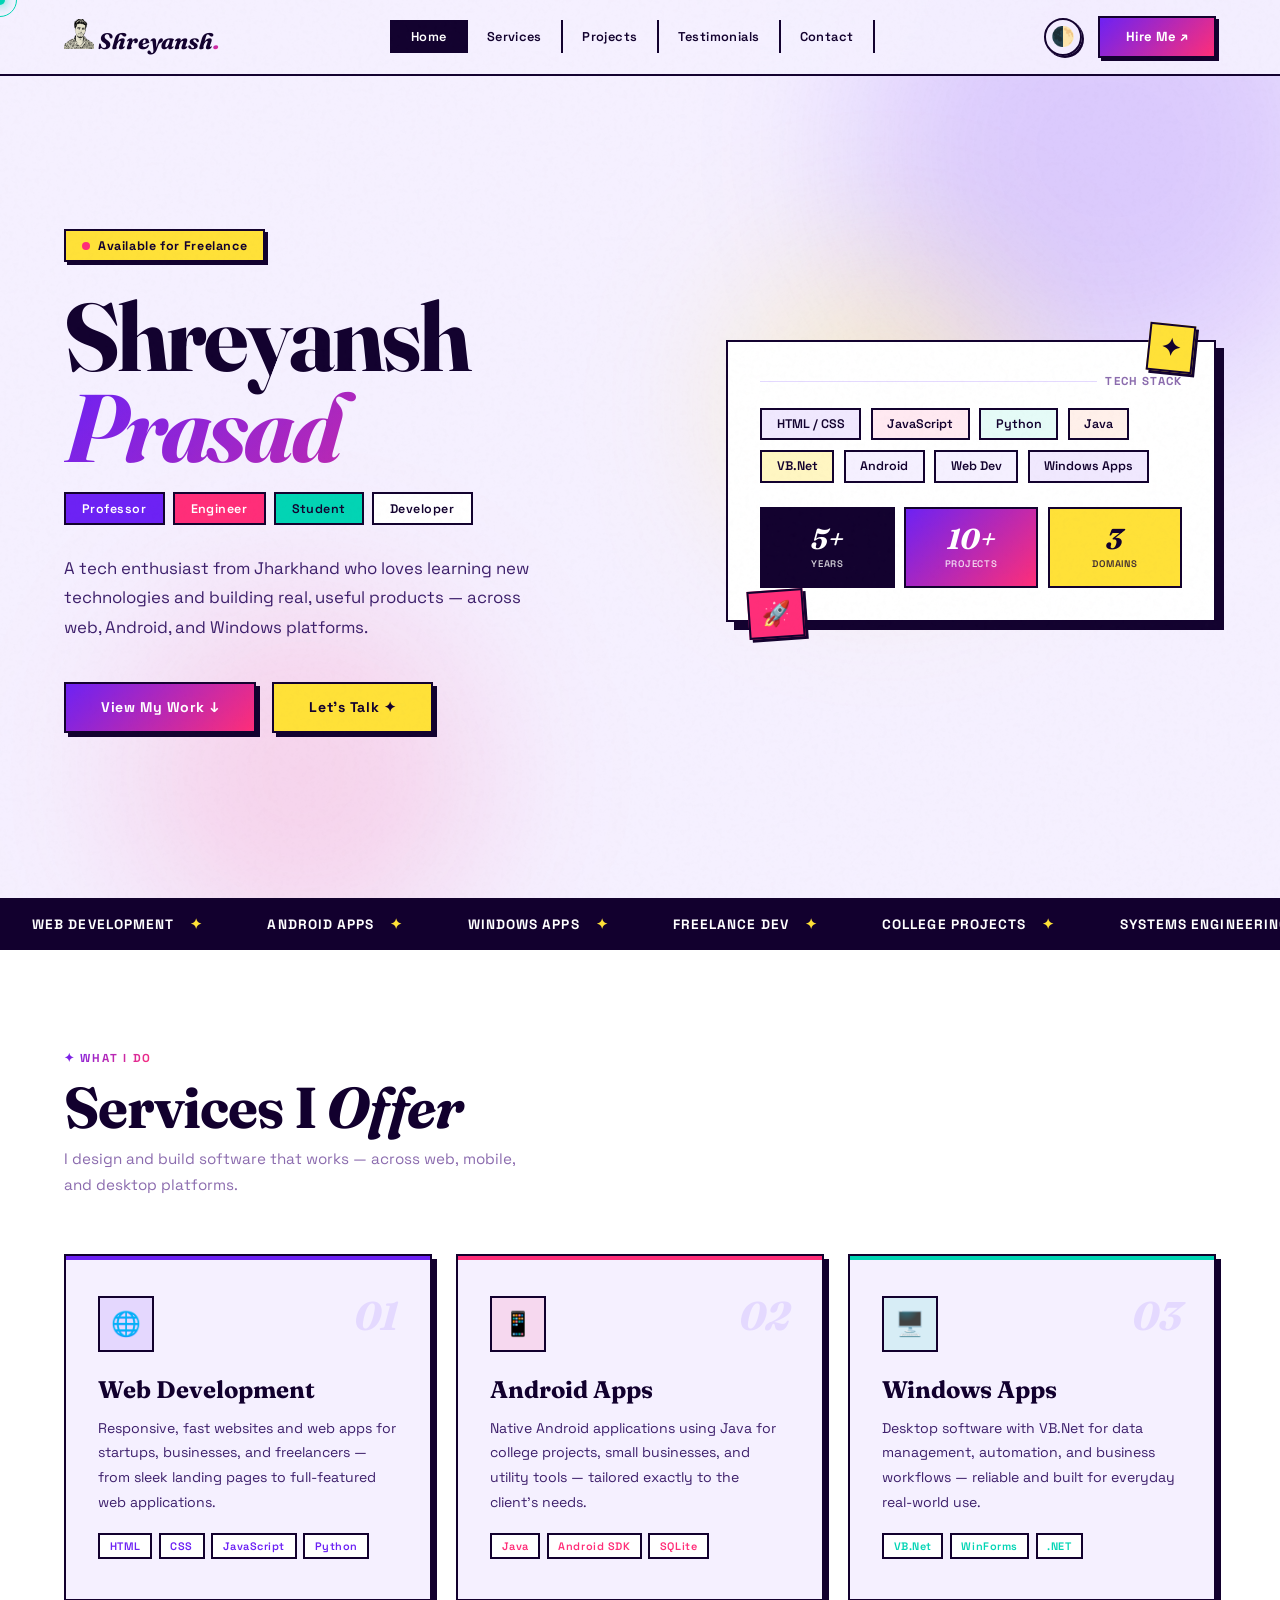
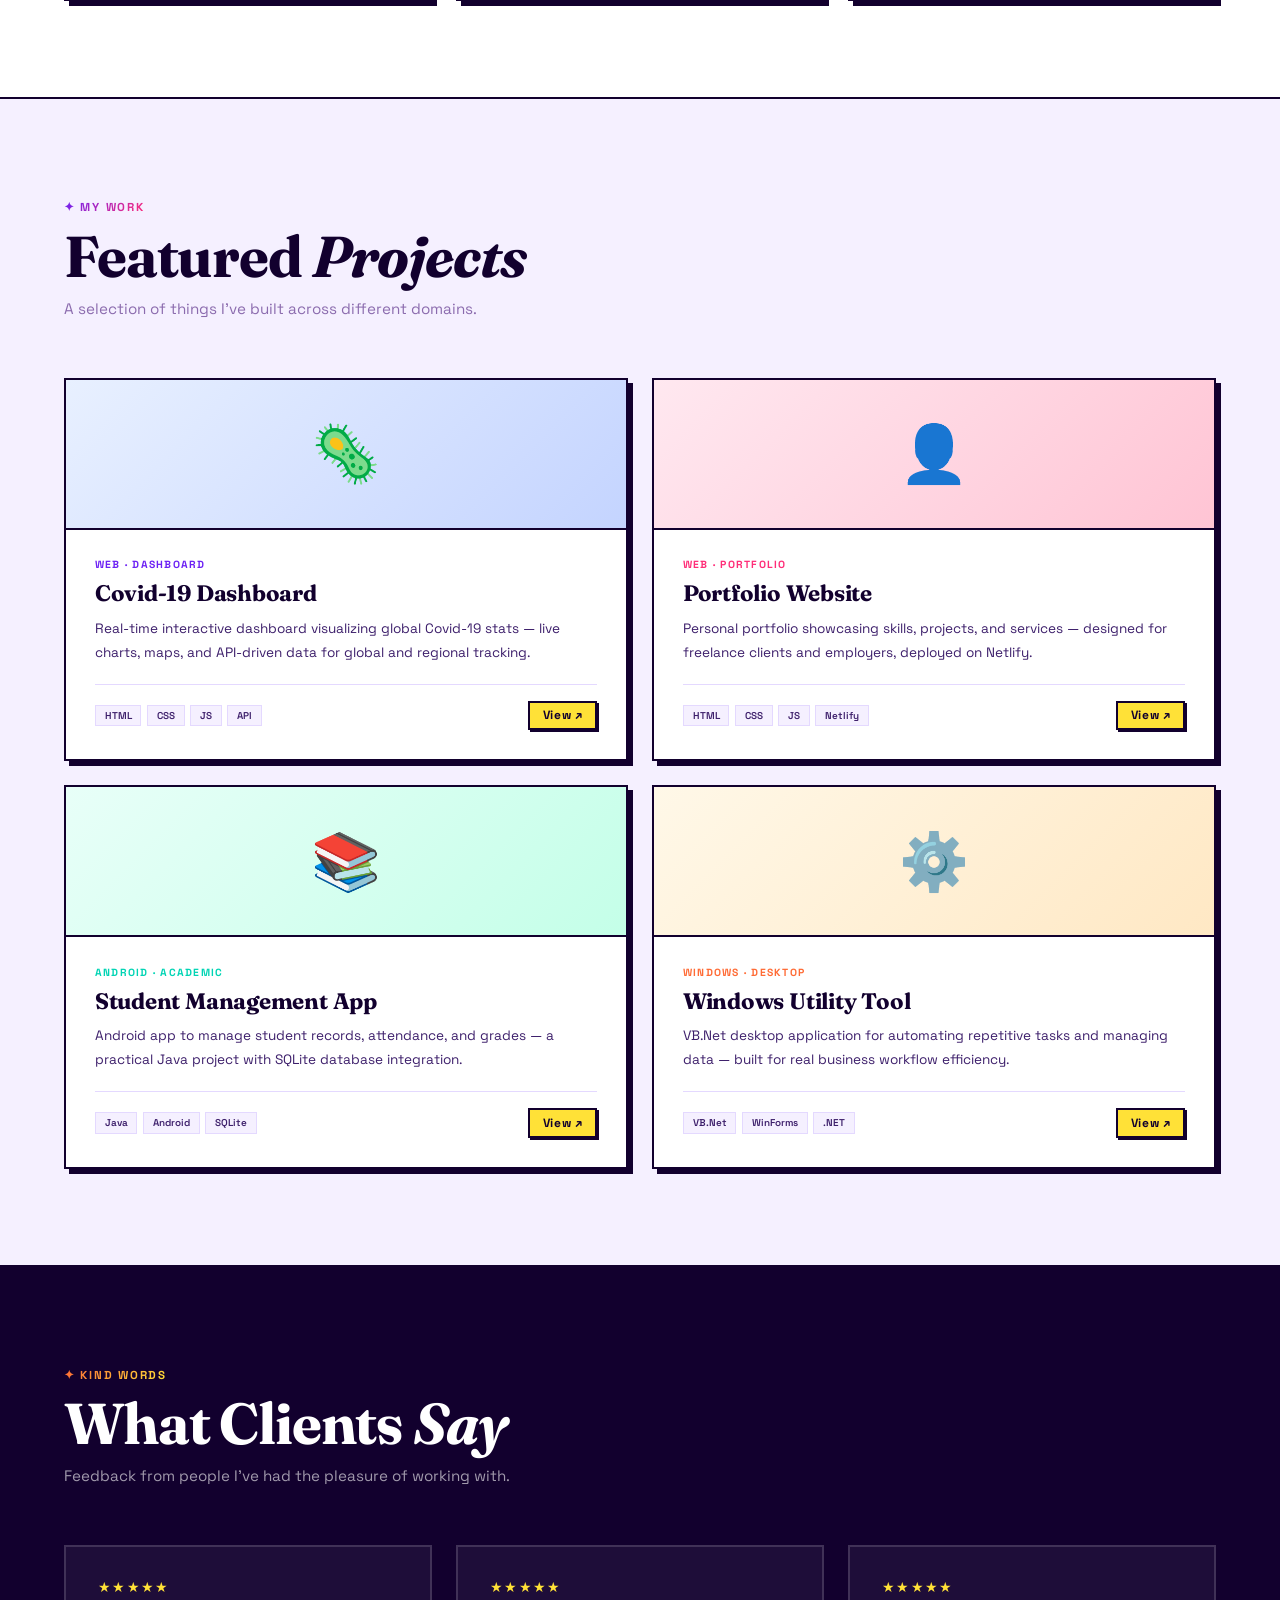
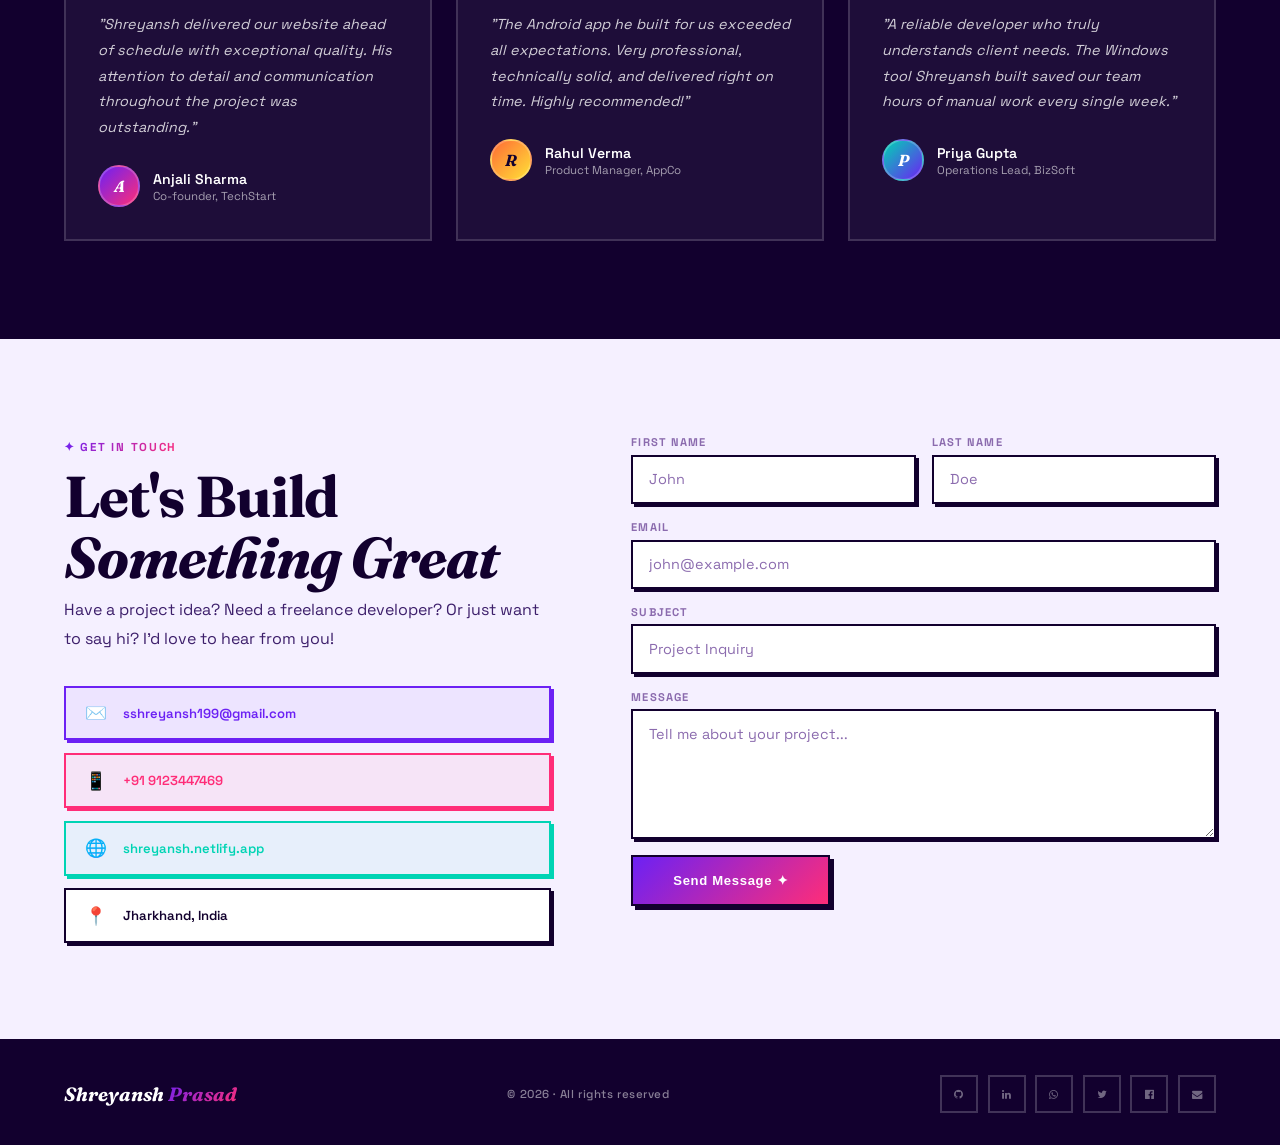
==== commit 374d391b: "favicon" ====
--- a/index.html
+++ b/index.html
@@ -3,6 +3,8 @@
 <head>
     <meta charset="UTF-8">
     <meta name="viewport" content="width=device-width, initial-scale=1.0">
+    <meta name="description" content="Hey there, this is Shreyansh, and I design and develope websites for small business, I love designing websites and am looking for more opportunities to work in coding on a freelance basis. While I'm based in Jharkhand India, I help build website for people all over the world. Apart from this I also develope Android applications(Java) and Windows application(VB.Net). So If you are looking for a Web developer or an Android/Windows developer I may help you in many ways :)">
+    <link rel="shortcut icon" href="./asset/icon/icon.png" type="image/x-icon">
     <title>Shreyansh Prasad — Portfolio</title>
     
     <link href="https://fonts.googleapis.com/css2?family=Clash+Display:wght@400;500;600;700&family=Cabinet+Grotesk:wght@400;500;700;800;900&family=Epilogue:ital,wght@0,400;0,700;1,400;1,800&family=Figtree:wght@300;400;500;600;700&display=swap" rel="stylesheet">
@@ -23,7 +25,7 @@
 <div id="cur-ring"></div>
 
 <nav>
-  <a class="nav-logo" href="#home">Shreyansh<span>.</span></a>
+  <a class="nav-logo" href="#home"><img src="./asset/icon/icon.png" width="30px" height="30px" alt="icon"> Shreyansh<span>.</span></a>
   <ul class="nav-links">
     <li><a href="#home">Home</a></li>
     <li><a href="#services">Services</a></li>
@@ -77,7 +79,7 @@
         <span class="sbub s1">Windows Apps</span>
       </div>
       <div class="stat-bubbles">
-        <div class="stbub"><span class="stn">2+</span><span class="stl">Years</span></div>
+        <div class="stbub"><span class="stn">5+</span><span class="stl">Years</span></div>
         <div class="stbub"><span class="stn">10+</span><span class="stl">Projects</span></div>
         <div class="stbub"><span class="stn">3</span><span class="stl">Domains</span></div>
       </div>
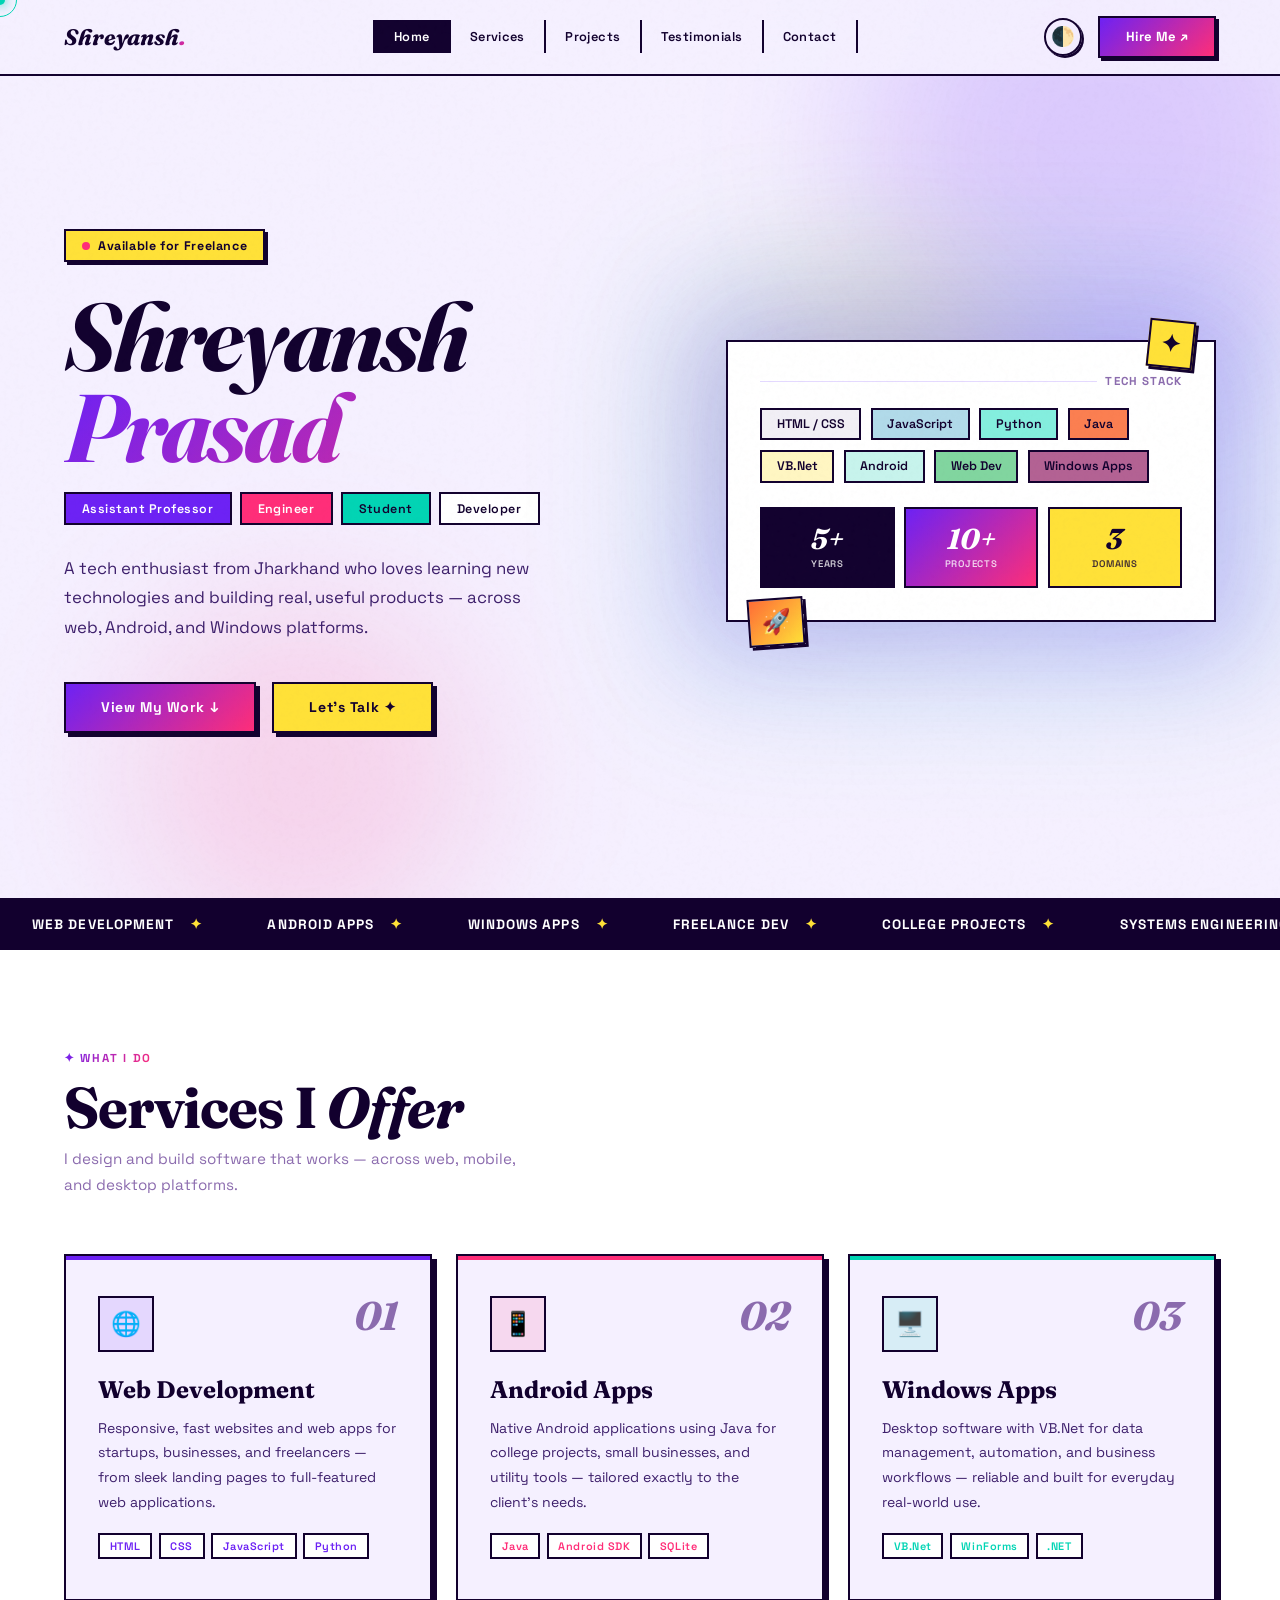
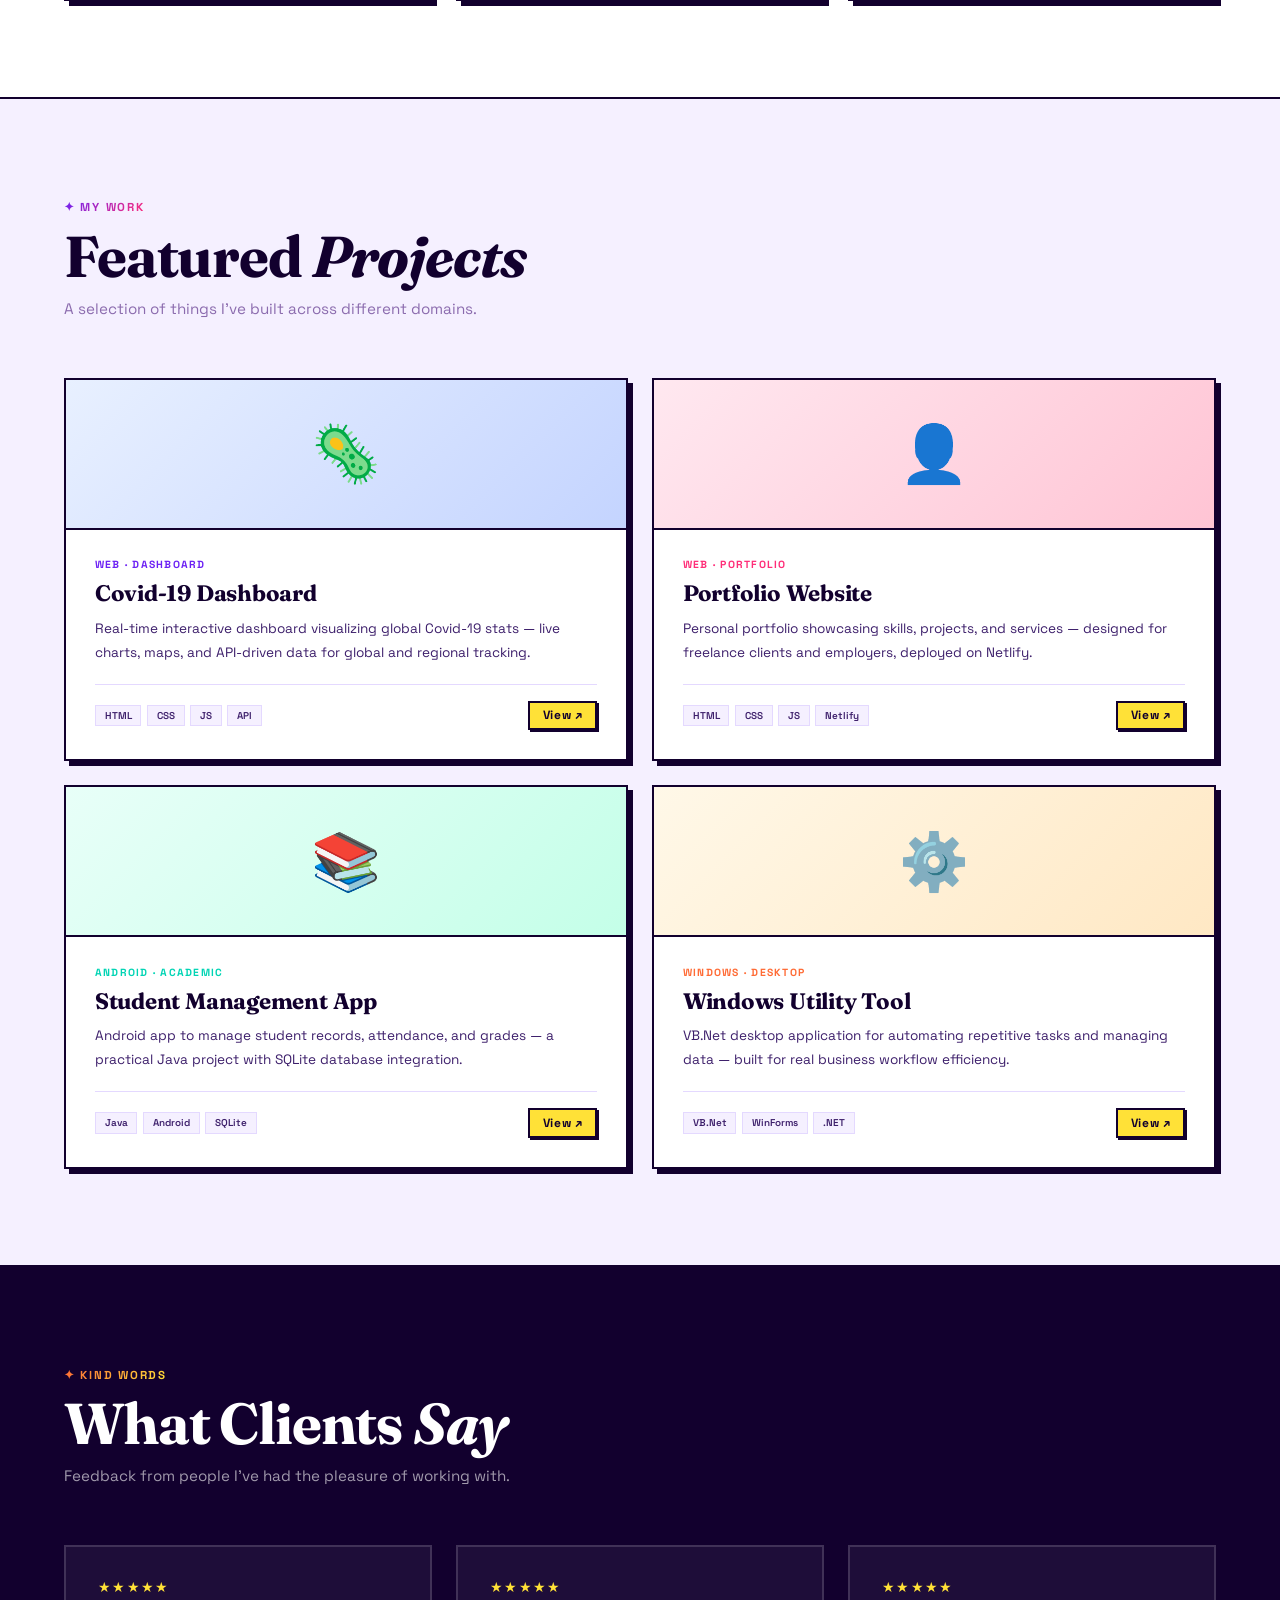
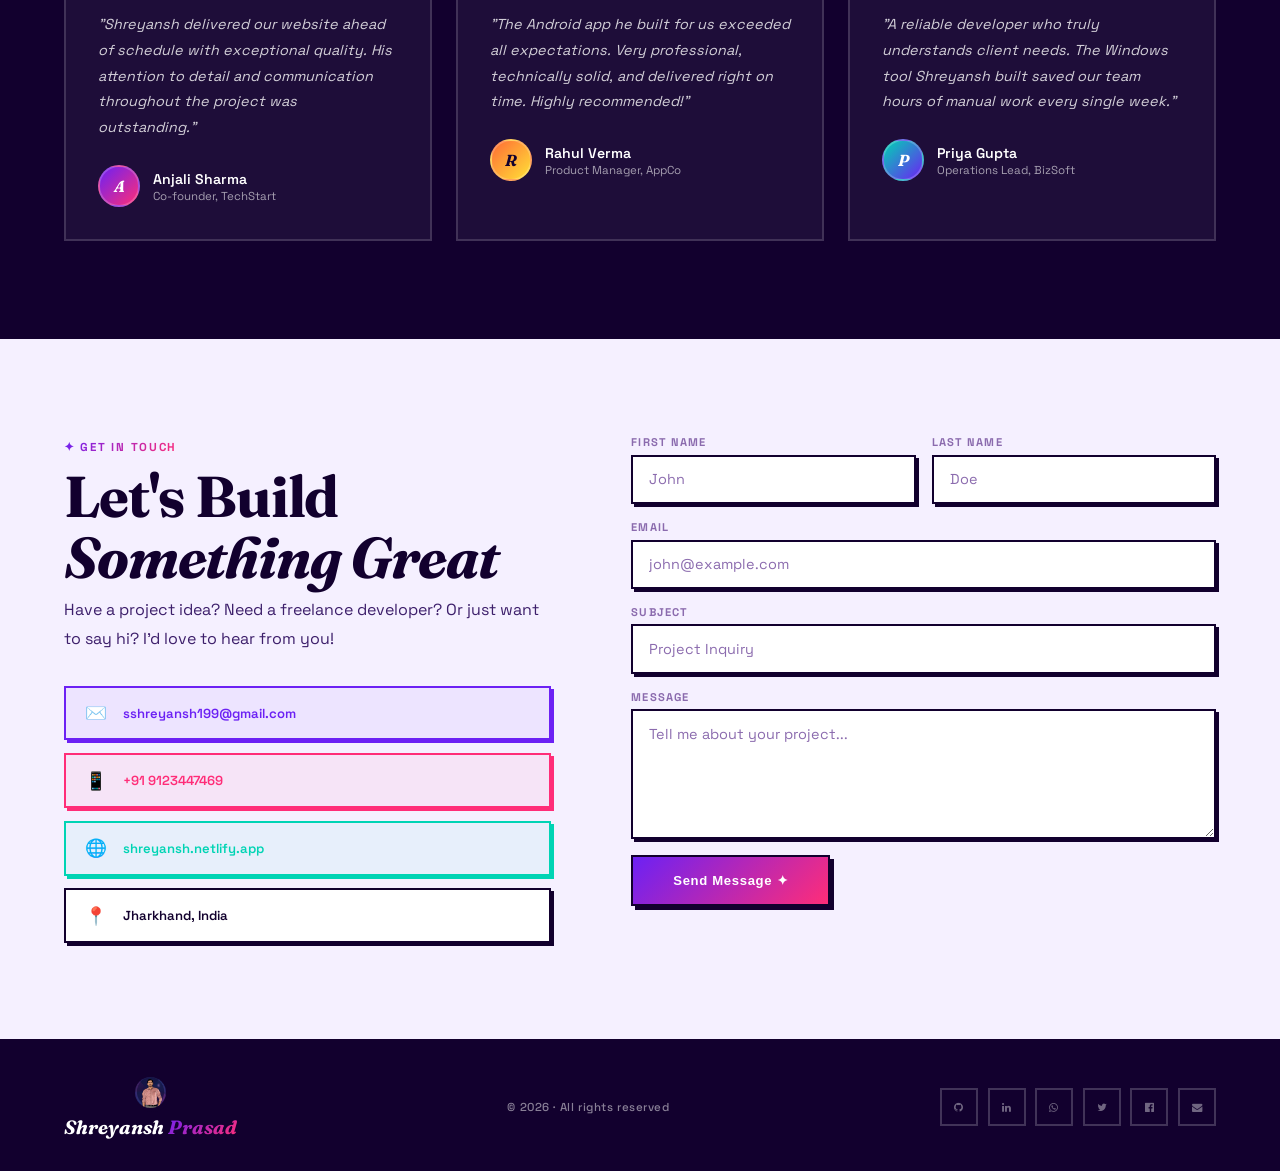
==== commit 60ba7141: "changes" ====
--- a/index.html
+++ b/index.html
@@ -5,7 +5,7 @@
     <meta name="viewport" content="width=device-width, initial-scale=1.0">
     <meta name="description" content="Hey there, this is Shreyansh, and I design and develope websites for small business, I love designing websites and am looking for more opportunities to work in coding on a freelance basis. While I'm based in Jharkhand India, I help build website for people all over the world. Apart from this I also develope Android applications(Java) and Windows application(VB.Net). So If you are looking for a Web developer or an Android/Windows developer I may help you in many ways :)">
     <link rel="shortcut icon" href="./asset/icon/icon.png" type="image/x-icon">
-    <title>Shreyansh Prasad — Portfolio</title>
+    <title>Shreyansh Prasad</title>
     
     <link href="https://fonts.googleapis.com/css2?family=Clash+Display:wght@400;500;600;700&family=Cabinet+Grotesk:wght@400;500;700;800;900&family=Epilogue:ital,wght@0,400;0,700;1,400;1,800&family=Figtree:wght@300;400;500;600;700&display=swap" rel="stylesheet">
     <link href="https://fonts.googleapis.com/css2?family=Space+Grotesk:wght@400;500;600;700&family=Fraunces:ital,wght@0,700;1,400;1,700&display=swap" rel="stylesheet">
@@ -25,7 +25,7 @@
 <div id="cur-ring"></div>
 
 <nav>
-  <a class="nav-logo" href="#home"><img src="./asset/icon/icon.png" width="30px" height="30px" alt="icon"> Shreyansh<span>.</span></a>
+  <a class="nav-logo" href="#home">Shreyansh<span>.</span> </a>
   <ul class="nav-links">
     <li><a href="#home">Home</a></li>
     <li><a href="#services">Services</a></li>
@@ -47,11 +47,11 @@
   <div class="hero-content">
     <div class="hero-badge fu d1"><span class="dot"></span> Available for Freelance</div>
     <h1 class="hero-name fu d2">
-      Shreyansh<br>
+      <span class="hero-first-name">Shreyansh</span><br>
       <span class="grad-text">Prasad</span>
     </h1>
     <div class="hero-roles fu d3">
-      <span class="hero-role r1">Professor</span>
+      <span class="hero-role r1">Assistant Professor</span>
       <span class="hero-role r2">Engineer</span>
       <span class="hero-role r3">Student</span>
       <span class="hero-role">Developer</span>
@@ -64,7 +64,7 @@
   </div>
 
   <div class="hero-visual fu d3">
-    <div class="hero-vis-card">
+    <div class="hero-vis-card tech-stack-highlight">
       <div class="sticker stk1">✦</div>
       <div class="sticker stk2">🚀</div>
       <p class="hvc-label">Tech Stack</p>
@@ -74,9 +74,9 @@
         <span class="sbub s3">Python</span>
         <span class="sbub s4">Java</span>
         <span class="sbub s5">VB.Net</span>
-        <span class="sbub">Android</span>
-        <span class="sbub">Web Dev</span>
-        <span class="sbub s1">Windows Apps</span>
+        <span class="sbub s6">Android</span>
+        <span class="sbub s7">Web Dev</span>
+        <span class="sbub s8">Windows Apps</span>
       </div>
       <div class="stat-bubbles">
         <div class="stbub"><span class="stn">5+</span><span class="stl">Years</span></div>
@@ -291,7 +291,7 @@
 </section>
 
 <footer>
-  <div class="footer-brand">Shreyansh<span> Prasad</span></div>
+  <div class="footer-brand"><center><img src="./asset/icon/icon.png" alt="avatar" width="35px" height="35px" class="avatar"> <br>Shreyansh<span> Prasad </span></center></div>
   <p class="footer-copy">© 2026 · All rights reserved</p>
   <div class="footer-socs">
     <a href="https://github.com/shreyanshprasad" class="fsoc"><i class="fa fa-github text-dark" aria-hidden="true"></i></a>
--- a/style.css
+++ b/style.css
@@ -44,7 +44,10 @@
   --ink-2: #d4d4d4;
   --ink-3: #afafaf;
   --border: #1E1E35;
-  --line: #FFFFFF; /* White lines look striking in dark mode */
+  
+  /* Modified: Muted gray instead of white for less striking lines */
+  --line: #a1a1aa; 
+  
   --nav-bg: rgba(8, 8, 15, 0.92);
 
   --purple: #8B5CF6;
@@ -103,6 +106,9 @@
 }
 
 /* ── NAV ── */
+.avatar{
+  border-radius: 50%; border: 2px solid var(--line); box-shadow: 2px 2px 0 var(--line);
+}
 nav {
   position: fixed; top: 0; left: 0; right: 0; z-index: 100;
   display: flex; align-items: center; justify-content: space-between;
@@ -176,8 +182,9 @@
 .hero-role.r2 { background: var(--pink); color: #fff; }
 .hero-role.r3 { background: var(--teal); color: #12002E; }
 .hero-bio { font-size: 1.05rem; font-weight: 400; line-height: 1.75; color: var(--ink-2); max-width: 44ch; margin-bottom: 2.5rem; }
-
+.hero-first-name{ font-style: italic;}
 .hero-actions { display: flex; gap: 1rem; flex-wrap: wrap; }
+
 .btn-big {
   font-weight: 700; font-size: 0.88rem; letter-spacing: 0.04em;
   padding: 0.9rem 2.2rem; text-decoration: none; border: 2px solid var(--line);
@@ -194,11 +201,14 @@
 .skill-bubbles { display: flex; flex-wrap: wrap; gap: 0.6rem; margin-bottom: 1.5rem; }
 .sbub { font-weight: 600; font-size: 0.78rem; padding: 0.4rem 0.9rem; border: 2px solid var(--line); background: var(--bg); transition: transform 0.2s, background 0.2s; }
 .sbub:hover { background: var(--yellow); color: #12002E; transform: rotate(-2deg); }
-.sbub.s1 { background: rgba(108,33,244,0.1); }
-.sbub.s2 { background: rgba(255,45,120,0.1); }
-.sbub.s3 { background: rgba(0,212,180,0.1); }
-.sbub.s4 { background: rgba(255,107,53,0.1); }
+.sbub.s1 { background: rgba(228, 224, 235, 0.5); }
+.sbub.s2 { background: rgba(60, 162, 199, 0.4); }
+.sbub.s3 { background: rgba(51, 227, 200, 0.6); }
+.sbub.s4 { background: rgba(250, 72, 7, 0.7); }
 .sbub.s5 { background: rgba(255,225,55,0.3); }
+.sbub.s6 { background: rgba(162, 235, 224, 0.6); }
+.sbub.s7 { background: rgba(98, 203, 135, 0.8); }
+.sbub.s8 { background: rgba(171, 80, 136, 0.9); }
 
 .stat-bubbles { display: grid; grid-template-columns: repeat(3,1fr); gap: 0.6rem; }
 .stbub { background: var(--line); color: var(--surface); padding: 1rem 0.5rem; text-align: center; border: 2px solid var(--line); }
@@ -208,8 +218,18 @@
 .stl { font-size: 0.6rem; font-weight: 600; letter-spacing: 0.08em; text-transform: uppercase; margin-top: 0.25rem; opacity: 0.8; display: block; }
 
 .sticker { position: absolute; font-size: 1.5rem; font-weight: 900; background: var(--yellow); color:#12002E; border: 2px solid var(--line); padding: 0.4rem 0.7rem; box-shadow: 3px 3px 0 var(--line); transform: rotate(var(--r)); }
-.stk1 { top: -18px; right: 20px; --r: 6deg; }
-.stk2 { bottom: -18px; left: 20px; --r: -4deg; background: var(--pink); color: #fff; }
+.stk1 { top: -22px; right: 20px; --r: 6deg; }
+.stk2 { bottom: -26px; left: 20px; --r: -4deg; background: var(--grad2); color: #fff; }
+
+/* Modified: Added backlighting highlight effect */
+.tech-stack-highlight {
+  position: relative; /* Ensure stickers stay on top */
+  z-index: 2; /* Raise card for effect */
+  /* Large, diffused purple glow */
+  box-shadow: 
+    0 0 100px 30px rgba(108, 33, 244, 0.25), 
+    0 0 150px 60px rgba(0, 212, 180, 0.15); 
+}
 
 /* ── MARQUEE ── */
 .marquee-wrap { overflow: hidden; background: var(--line); border-top: 2px solid var(--line); border-bottom: 2px solid var(--line); padding: 0.9rem 0; }
@@ -236,7 +256,7 @@
 .svc-card:nth-child(1) .svc-icon { background: rgba(108,33,244,0.12); }
 .svc-card:nth-child(2) .svc-icon { background: rgba(255,45,120,0.12); }
 .svc-card:nth-child(3) .svc-icon { background: rgba(0,212,180,0.12); }
-.svc-num { font-family: var(--serif); font-size: 2.5rem; font-weight: 700; font-style: italic; color: var(--border); line-height: 1; }
+.svc-num { font-family: var(--serif); font-size: 2.5rem; font-weight: 700; font-style: italic; color: var(--ink-3); line-height: 1; }
 .svc-title { font-family: var(--serif); font-size: 1.5rem; font-weight: 700; color: var(--ink); margin-bottom: 0.7rem; line-height: 1.2; }
 .svc-desc { font-size: 0.88rem; color: var(--ink-2); line-height: 1.75; font-weight: 400; }
 .svc-tags { display: flex; flex-wrap: wrap; gap: 0.4rem; margin-top: 1.2rem; }
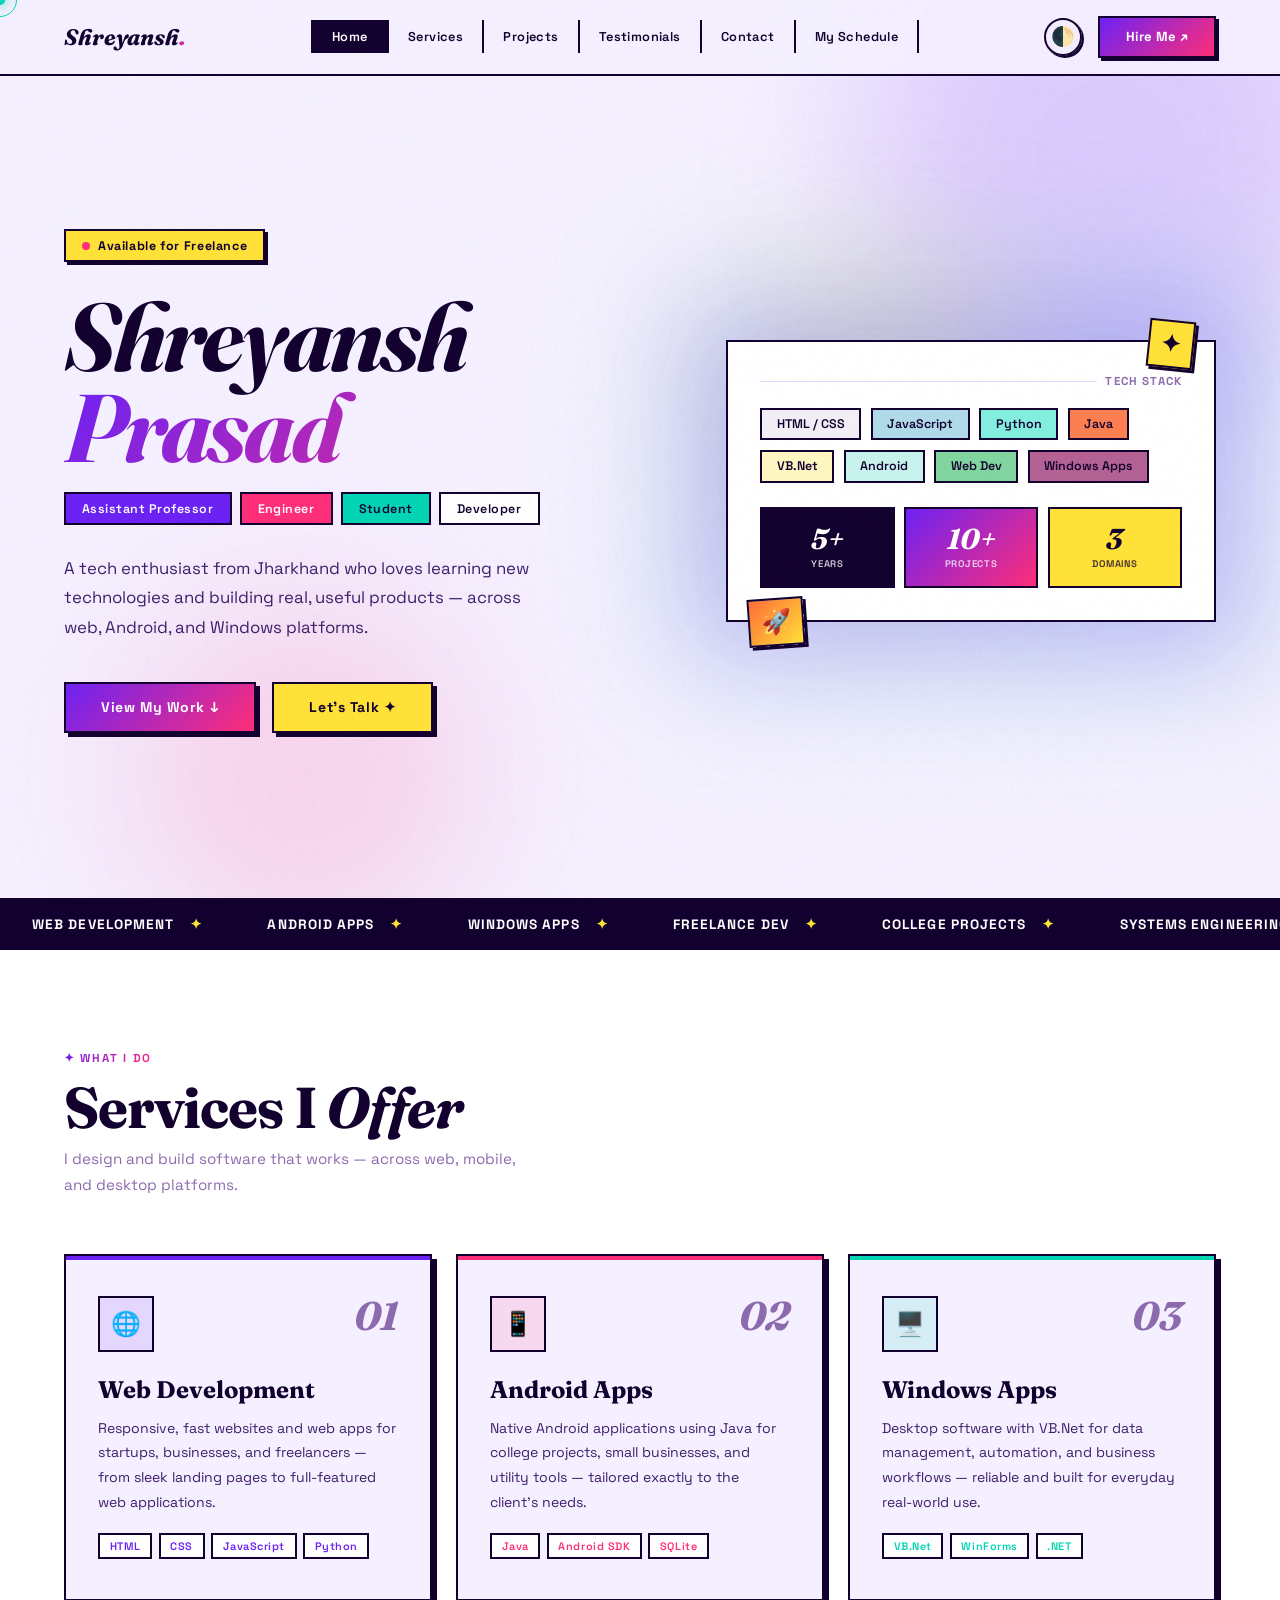
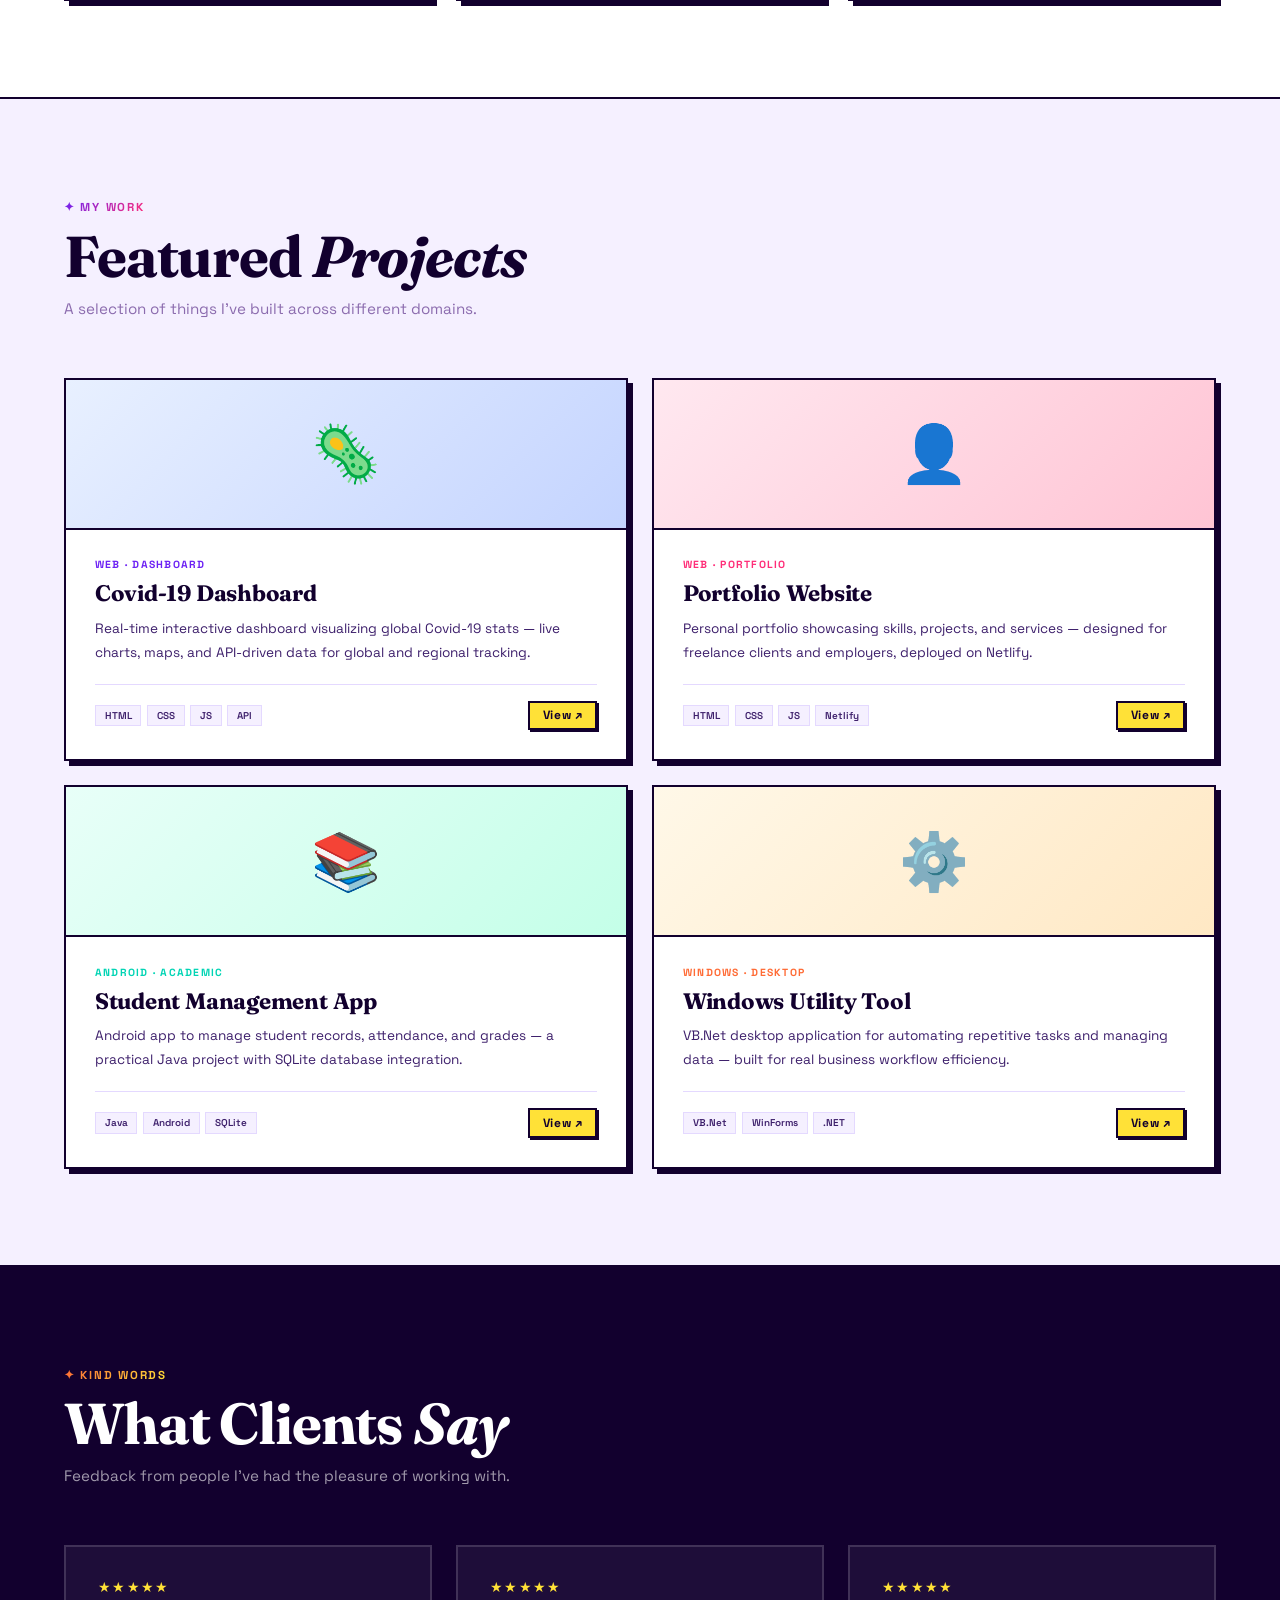
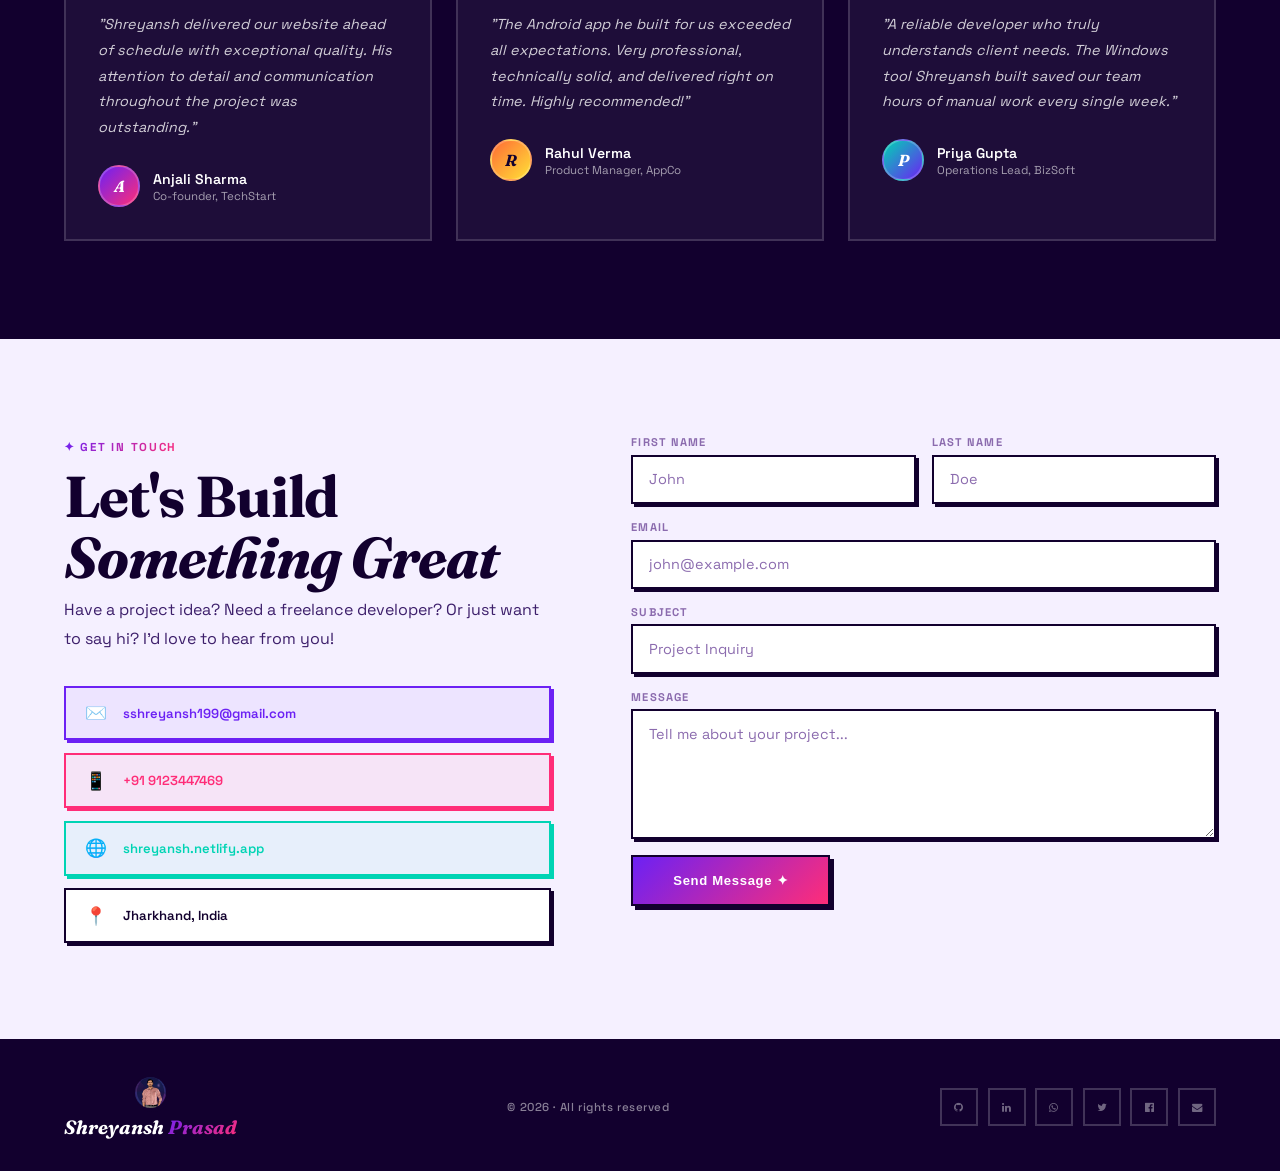
==== commit 5da5b657: "Daily routine added" ====
--- a/index.html
+++ b/index.html
@@ -32,6 +32,7 @@
     <li><a href="#projects">Projects</a></li>
     <li><a href="#testimonials">Testimonials</a></li>
     <li><a href="#contact">Contact</a></li>
+    <li><a href="daily-routine.html">My Schedule</a></li>
   </ul>
   <div class="nav-actions">
     <button id="theme-btn" title="Toggle Theme">🌓</button>
